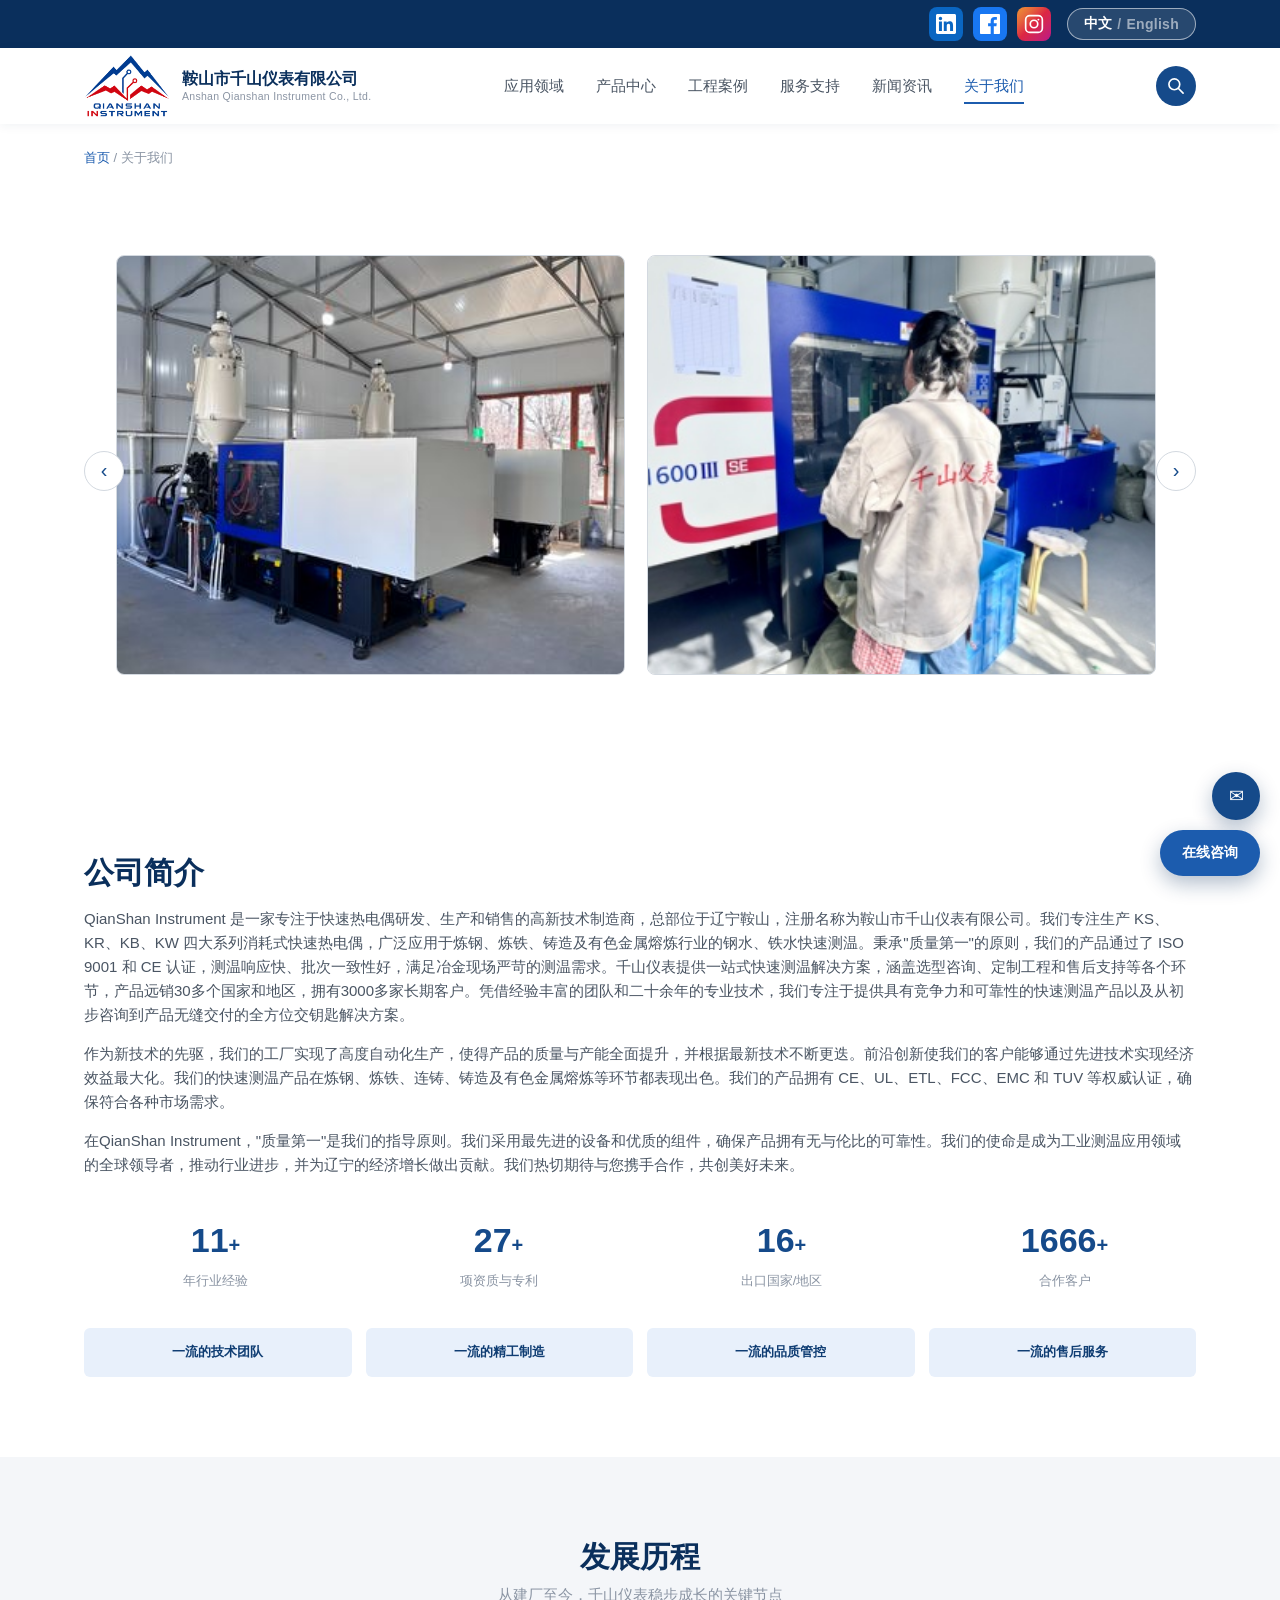
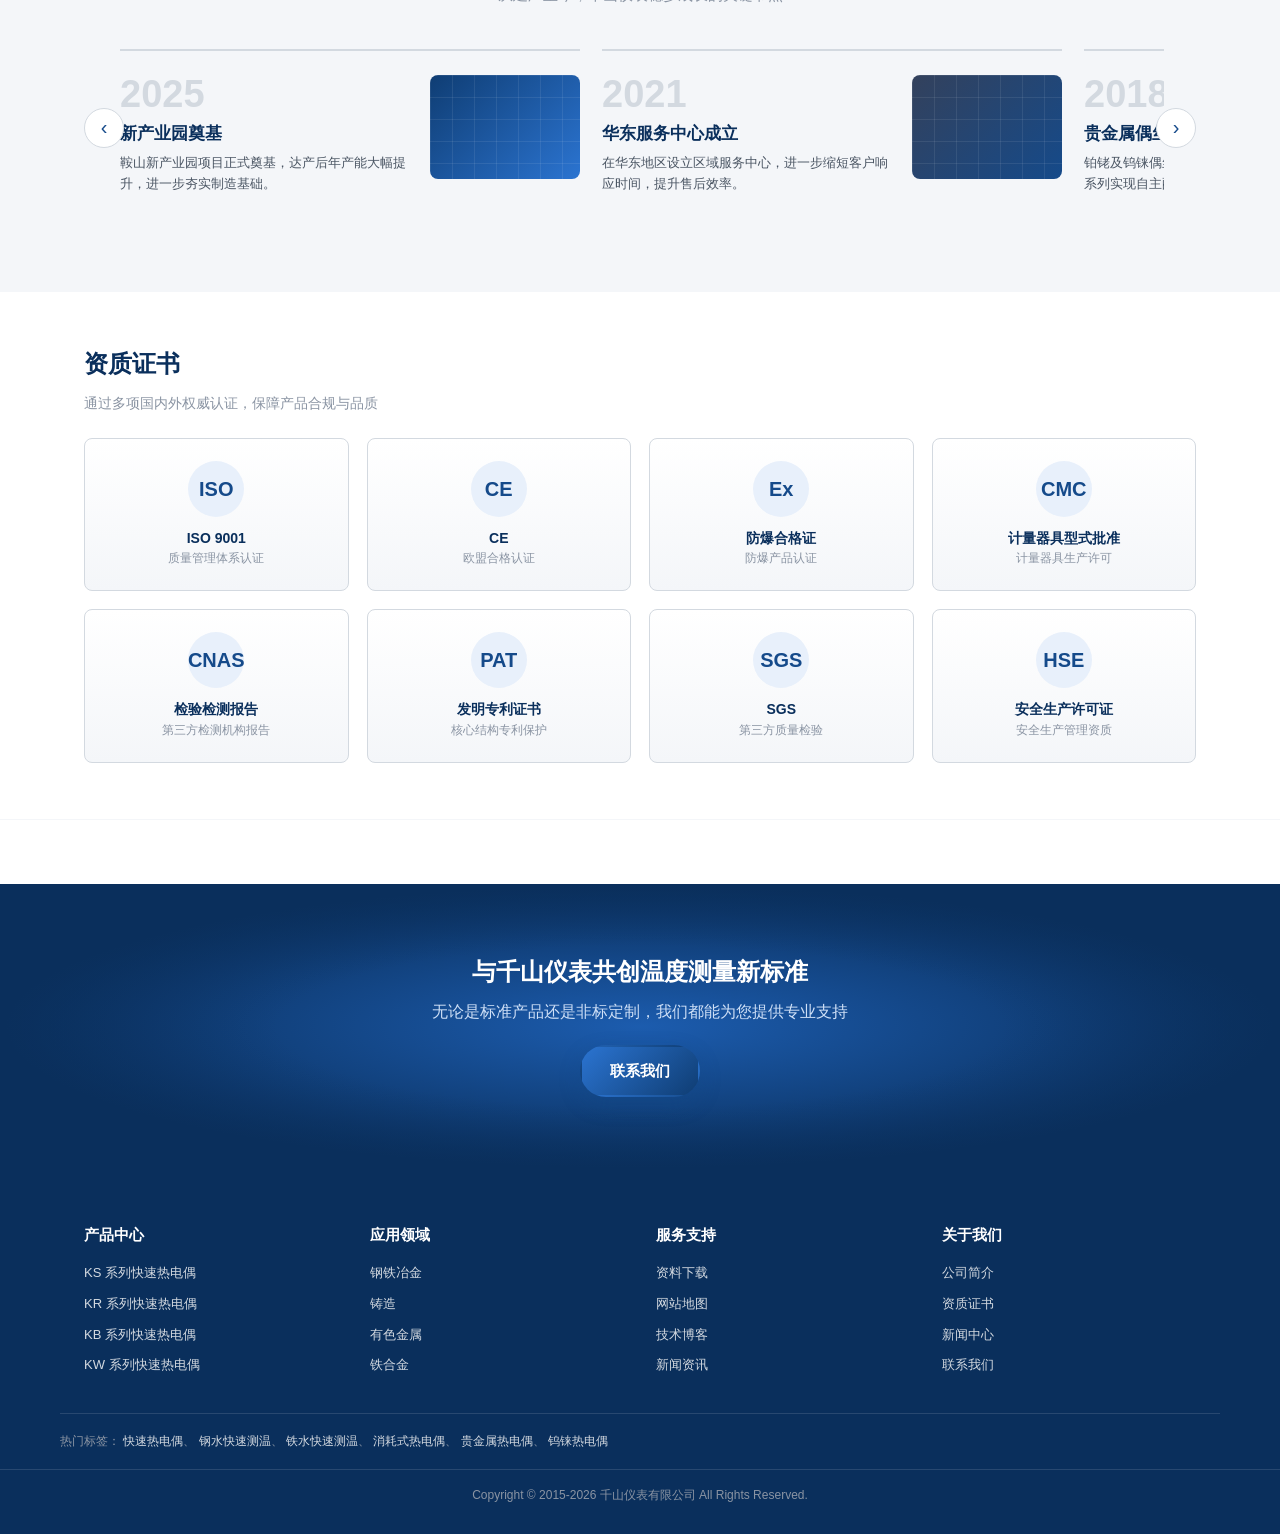
==== about.html @ fafbe15d "Products: model-numbered, expandable spec cards per series Rebuilds each series section on the Produ" ====
<!DOCTYPE html>
<html lang="zh" class="lang-zh">
<head>
<meta charset="UTF-8">
<meta name="viewport" content="width=device-width, initial-scale=1.0">
<title>关于我们 | 千山仪表 QianShan Instrument</title>
<meta name="description" content="千山仪表公司简介、资质证书与企业实力介绍。">
<link rel="stylesheet" href="css/style.css">
</head>
<body>

<div class="topbar">
  <div class="container topbar-inner">
    <div class="topbar-social">
      <a href="https://www.linkedin.com/in/spencer-shang-216276382" target="_blank" rel="noopener noreferrer" aria-label="LinkedIn" class="social-icon social-icon--linkedin">
        <svg viewBox="0 0 24 24"><path d="M20.447 20.452h-3.554v-5.569c0-1.328-.027-3.037-1.852-3.037-1.853 0-2.136 1.445-2.136 2.939v5.667H9.351V9h3.414v1.561h.046c.477-.9 1.637-1.85 3.37-1.85 3.601 0 4.267 2.37 4.267 5.455v6.286zM5.337 7.433c-1.144 0-2.063-.926-2.063-2.065 0-1.138.92-2.063 2.063-2.063 1.14 0 2.064.925 2.064 2.063 0 1.139-.925 2.065-2.064 2.065zm1.782 13.019H3.555V9h3.564v11.452zM22.225 0H1.771C.792 0 0 .774 0 1.729v20.542C0 23.227.792 24 1.771 24h20.451C23.2 24 24 23.227 24 22.271V1.729C24 .774 23.2 0 22.222 0h.003z"/></svg>
      </a>
      <a href="https://www.facebook.com/share/1HGcUnLSDd/?mibextid=wwXIfr" target="_blank" rel="noopener noreferrer" aria-label="Facebook" class="social-icon social-icon--facebook">
        <svg viewBox="0 0 24 24"><path d="M22.675 0h-21.35C.595 0 0 .592 0 1.32v21.359C0 23.408.595 24 1.325 24h11.495v-9.294H9.692v-3.622h3.128V8.413c0-3.1 1.893-4.788 4.659-4.788 1.325 0 2.463.099 2.795.143v3.24l-1.918.001c-1.504 0-1.795.715-1.795 1.763v2.313h3.587l-.467 3.622h-3.12V24h6.116C23.406 24 24 23.408 24 22.679V1.32C24 .592 23.406 0 22.675 0z"/></svg>
      </a>
      <a href="https://www.instagram.com/qianshaninstrument" target="_blank" rel="noopener noreferrer" aria-label="Instagram" class="social-icon social-icon--instagram">
        <svg viewBox="0 0 24 24"><rect x="2" y="2" width="20" height="20" rx="5" fill="none"/><circle cx="12" cy="12" r="4.5" fill="none"/><circle cx="17.3" cy="6.7" r="1.15" fill="#fff" stroke="none"/></svg>
      </a>
    </div>
    <button id="langToggle" class="lang-toggle" type="button" aria-label="Switch language / 切换语言">
      <span class="lang-toggle__zh">中文</span><span class="lang-toggle__sep">/</span><span class="lang-toggle__en">English</span>
    </button>
  </div>
</div>

<header class="header" id="header">
  <div class="container header-inner">
    <a href="index.html" class="logo">
      <img src="images/logo-icon.png" alt="QianShan Instrument logo" class="logo-mark-img">
      <span class="logo-text">
        <strong>鞍山市千山仪表有限公司</strong>
        <small>Anshan Qianshan Instrument Co., Ltd.</small>
      </span>
    </a>

    <nav class="nav" id="mainNav">

      <div class="nav-item has-mega" data-mega="solutions">
        <a href="solutions.html"><span class="zh">应用领域</span><span class="en">Applications</span></a>
        <div class="mega-panel">
          <div class="container mega-inner">
            <ul class="mega-categories">
              <li class="is-active" data-cat="uses"><span class="zh">用途分类</span><span class="en">By Application</span></li>
              <li data-cat="steel"><span class="zh">钢铁冶金</span><span class="en">Iron &amp; Steel</span></li>
              <li data-cat="foundry"><span class="zh">铸造</span><span class="en">Foundry</span></li>
              <li data-cat="nonferrous"><span class="zh">有色金属</span><span class="en">Non-Ferrous</span></li>
              <li data-cat="ferroalloy"><span class="zh">铁合金</span><span class="en">Ferroalloy</span></li>
            </ul>
            <ul class="mega-sublist is-shown" data-panel="uses">
              <li><a href="solutions.html#uses"><span class="zh">出钢 / 出铁温度判定</span><span class="en">Tapping Temperature Check</span></a></li>
              <li><a href="solutions.html#uses"><span class="zh">精炼过程控温</span><span class="en">Refining Control</span></a></li>
              <li><a href="solutions.html#uses"><span class="zh">连铸浇注控温</span><span class="en">Continuous Casting Control</span></a></li>
              <li><a href="solutions.html#uses"><span class="zh">熔炼配料控温</span><span class="en">Melting &amp; Charge Control</span></a></li>
            </ul>
            <ul class="mega-sublist" data-panel="steel">
              <li><a href="solutions.html#steel"><span class="zh">转炉炼钢</span><span class="en">BOF Steelmaking</span></a></li>
              <li><a href="solutions.html#steel"><span class="zh">电炉炼钢</span><span class="en">EAF Steelmaking</span></a></li>
              <li><a href="solutions.html#steel"><span class="zh">炉外精炼</span><span class="en">Secondary Refining</span></a></li>
              <li><a href="solutions.html#steel"><span class="zh">高炉炼铁 / 连铸</span><span class="en">Ironmaking / Casting</span></a></li>
            </ul>
            <ul class="mega-sublist" data-panel="foundry">
              <li><a href="solutions.html#foundry"><span class="zh">熔炼炉测温</span><span class="en">Melting Furnace</span></a></li>
              <li><a href="solutions.html#foundry"><span class="zh">浇包测温</span><span class="en">Pouring Ladle</span></a></li>
              <li><a href="solutions.html#foundry"><span class="zh">球化 / 孕育处理</span><span class="en">Treatment Station</span></a></li>
            </ul>
            <ul class="mega-sublist" data-panel="nonferrous">
              <li><a href="solutions.html#nonferrous"><span class="zh">铜冶炼</span><span class="en">Copper Smelting</span></a></li>
              <li><a href="solutions.html#nonferrous"><span class="zh">铝熔炼</span><span class="en">Aluminium Melting</span></a></li>
              <li><a href="solutions.html#nonferrous"><span class="zh">铅锌冶炼</span><span class="en">Lead &amp; Zinc</span></a></li>
            </ul>
            <ul class="mega-sublist" data-panel="ferroalloy">
              <li><a href="solutions.html#ferroalloy"><span class="zh">矿热炉出炉测温</span><span class="en">SAF Tapping</span></a></li>
              <li><a href="solutions.html#ferroalloy"><span class="zh">精炼 / 浇注测温</span><span class="en">Refining &amp; Casting</span></a></li>
            </ul>
            <div class="mega-preview">
              <div class="mega-preview-item is-shown" data-panel="uses">
                <div class="mega-preview-visual"><svg viewBox="0 0 120 120"><use href="#icon-fast"></use></svg></div>
                <h4><span class="zh">用途分类</span><span class="en">By Application</span></h4>
                <p><span class="zh">一次性偶头浸入熔体，3~5 秒读取温度，用于关键工艺节点的温度判定</span><span class="en">A consumable tip is dipped into the melt for a 3–5s reading at key process points</span></p>
              </div>
              <div class="mega-preview-item" data-panel="steel">
                <div class="mega-preview-visual"><svg viewBox="0 0 120 120"><use href="#icon-fast"></use></svg></div>
                <h4><span class="zh">钢铁冶金</span><span class="en">Iron &amp; Steel</span></h4>
                <p><span class="zh">高炉、转炉、电炉、精炼到连铸，全流程钢水铁水快速判温</span><span class="en">Rapid readings across ironmaking, BOF/EAF steelmaking, refining and casting</span></p>
              </div>
              <div class="mega-preview-item" data-panel="foundry">
                <div class="mega-preview-visual"><svg viewBox="0 0 120 120"><use href="#icon-fast"></use></svg></div>
                <h4><span class="zh">铸造</span><span class="en">Foundry &amp; Casting</span></h4>
                <p><span class="zh">熔炼、处理与浇注前快速判温，稳定铸件质量、减少废品</span><span class="en">Quick readings during melting, treatment and before pouring to cut scrap</span></p>
              </div>
              <div class="mega-preview-item" data-panel="nonferrous">
                <div class="mega-preview-visual"><svg viewBox="0 0 120 120"><use href="#icon-fast"></use></svg></div>
                <h4><span class="zh">有色金属</span><span class="en">Non-Ferrous Metals</span></h4>
                <p><span class="zh">铜、铝、铅、锌等熔炼与精炼过程温度控制</span><span class="en">Temperature control during copper, aluminium, lead and zinc processing</span></p>
              </div>
              <div class="mega-preview-item" data-panel="ferroalloy">
                <div class="mega-preview-visual"><svg viewBox="0 0 120 120"><use href="#icon-fast"></use></svg></div>
                <h4><span class="zh">铁合金</span><span class="en">Ferroalloy</span></h4>
                <p><span class="zh">矿热炉、精炼炉硅铁锰铁铬铁等超高温合金液测温</span><span class="en">Ultra-high-temp readings on FeSi, FeMn and FeCr melts</span></p>
              </div>
            </div>
          </div>
        </div>
      </div>

      <div class="nav-item has-mega" data-mega="products">
        <a href="products.html"><span class="zh">产品中心</span><span class="en">Products</span></a>
        <div class="mega-panel">
          <div class="container mega-inner">
            <ul class="mega-categories">
              <li class="is-active" data-cat="ks"><span class="zh">KS 系列</span><span class="en">KS Series</span></li>
              <li data-cat="kr"><span class="zh">KR 系列</span><span class="en">KR Series</span></li>
              <li data-cat="kb"><span class="zh">KB 系列</span><span class="en">KB Series</span></li>
              <li data-cat="kw"><span class="zh">KW 系列</span><span class="en">KW Series</span></li>
            </ul>

            <ul class="mega-sublist is-shown" data-panel="ks">
              <li><a href="products.html#ks"><span class="zh">KS-602</span><span class="en">KS-602</span></a></li>
              <li><a href="products.html#ks"><span class="zh">KS-604</span><span class="en">KS-604</span></a></li>
            </ul>
            <ul class="mega-sublist" data-panel="kr">
              <li><a href="products.html#kr"><span class="zh">KR-602</span><span class="en">KR-602</span></a></li>
              <li><a href="products.html#kr"><span class="zh">KR-604</span><span class="en">KR-604</span></a></li>
              <li><a href="products.html#kr"><span class="zh">HR</span><span class="en">HR</span></a></li>
              <li><a href="products.html#kr"><span class="zh">OR</span><span class="en">OR</span></a></li>
            </ul>
            <ul class="mega-sublist" data-panel="kb">
              <li><a href="products.html#kb"><span class="zh">KB-602</span><span class="en">KB-602</span></a></li>
              <li><a href="products.html#kb"><span class="zh">KB-604</span><span class="en">KB-604</span></a></li>
            </ul>
            <ul class="mega-sublist" data-panel="kw">
              <li><a href="products.html#kw"><span class="zh">KW-602</span><span class="en">KW-602</span></a></li>
              <li><a href="products.html#kw"><span class="zh">KW-604</span><span class="en">KW-604</span></a></li>
            </ul>

            <div class="mega-preview">
              <div class="mega-preview-item is-shown" data-panel="ks">
                <div class="mega-preview-visual"><svg viewBox="0 0 120 120"><use href="#icon-fast"></use></svg></div>
                <h4><span class="zh">KS 系列 快速热电偶</span><span class="en">KS Series Fast-Response TC</span></h4>
                <p><span class="zh">铂铑10-铂（S 分度号），最佳 1400~1600℃、上限 1650℃，测量时间 4~6 秒</span><span class="en">Pt-10%Rh/Pt (Type S), optimal 1400–1600°C, max 1650°C, 4–6s reading</span></p>
              </div>
              <div class="mega-preview-item" data-panel="kr">
                <div class="mega-preview-visual"><svg viewBox="0 0 120 120"><use href="#icon-fast"></use></svg></div>
                <h4><span class="zh">KR 系列 快速热电偶</span><span class="en">KR Series Fast-Response TC</span></h4>
                <p><span class="zh">铂铑13-铂（R 分度号），最佳 1400~1600℃、上限 1650℃，精度优于 S 型；含 HR、OR 特种型号</span><span class="en">Pt-13%Rh/Pt (Type R), optimal 1400–1600°C, max 1650°C, plus special HR / OR models</span></p>
              </div>
              <div class="mega-preview-item" data-panel="kb">
                <div class="mega-preview-visual"><svg viewBox="0 0 120 120"><use href="#icon-fast"></use></svg></div>
                <h4><span class="zh">KB 系列 快速热电偶</span><span class="en">KB Series Fast-Response TC</span></h4>
                <p><span class="zh">铂铑30-铂铑6（B 分度号），最佳 1500~1700℃、上限 1750℃，可不用补偿导线</span><span class="en">Pt-30%Rh/Pt-6%Rh (Type B), optimal 1500–1700°C, max 1750°C</span></p>
              </div>
              <div class="mega-preview-item" data-panel="kw">
                <div class="mega-preview-visual"><svg viewBox="0 0 120 120"><use href="#icon-fast"></use></svg></div>
                <h4><span class="zh">KW 系列 快速热电偶</span><span class="en">KW Series Fast-Response TC</span></h4>
                <p><span class="zh">钨铼3-钨铼25（W 分度号），最佳 1500~1700℃、上限 1800℃，允差 ±7℃</span><span class="en">WRe3–WRe25 (Type W), optimal 1500–1700°C, max 1800°C, tolerance ±7°C</span></p>
              </div>
            </div>
          </div>
        </div>
      </div>

      <div class="nav-item has-simple" data-simple="showcase">
        <a href="showcase.html"><span class="zh">工程案例</span><span class="en">Showcase</span></a>
        <div class="simple-panel">
          <div class="container">
            <div class="simple-links">
              <a href="showcase.html#power"><span class="zh">转炉炼钢案例</span><span class="en">BOF Steelmaking</span></a>
              <a href="showcase.html#metallurgy"><span class="zh">高炉炼铁案例</span><span class="en">Blast-Furnace Ironmaking</span></a>
              <a href="showcase.html#petrochem"><span class="zh">电炉炼钢案例</span><span class="en">EAF Steelmaking</span></a>
              <a href="showcase.html#cement"><span class="zh">连铸案例</span><span class="en">Continuous Casting</span></a>
              <a href="showcase.html#glass"><span class="zh">有色金属案例</span><span class="en">Non-Ferrous Metals</span></a>
            </div>
          </div>
        </div>
      </div>
      <div class="nav-item has-simple" data-simple="service">
        <a href="service.html"><span class="zh">服务支持</span><span class="en">Service&amp;Support</span></a>
        <div class="simple-panel">
          <div class="container">
            <div class="icon-links">
              <a href="service.html">
                <span class="icon-links-icon"><svg viewBox="0 0 40 40"><path d="M8 14 h24 v14 h-16 l-6 6 v-6 h-2 z" fill="none" stroke-linejoin="round"/></svg></span>
                <span class="zh">选型支持</span><span class="en">Selection Support</span>
              </a>
              <a href="service.html#downloads">
                <span class="icon-links-icon"><svg viewBox="0 0 40 40"><path d="M20 6 v18 M13 17 l7 7 l7-7 M8 30 h24" fill="none" stroke-linecap="round" stroke-linejoin="round"/></svg></span>
                <span class="zh">资料下载</span><span class="en">Downloads</span>
              </a>
              <a href="service.html#contact">
                <span class="icon-links-icon"><svg viewBox="0 0 40 40"><rect x="5" y="10" width="30" height="20" rx="2" fill="none"/><path d="M5 12 l15 10 l15-10" fill="none" stroke-linecap="round" stroke-linejoin="round"/></svg></span>
                <span class="zh">联系我们</span><span class="en">Contact Us</span>
              </a>
            </div>
          </div>
        </div>
      </div>
      <div class="nav-item has-simple" data-simple="news">
        <a href="news.html"><span class="zh">新闻资讯</span><span class="en">News</span></a>
        <div class="simple-panel">
          <div class="container">
            <div class="simple-links">
              <a href="news.html"><span class="zh">公司新闻</span><span class="en">Company News</span></a>
              <a href="news.html"><span class="zh">展会动态</span><span class="en">Exhibitions</span></a>
              <a href="news.html"><span class="zh">案例分享</span><span class="en">Case Sharing</span></a>
            </div>
          </div>
        </div>
      </div>
      <div class="nav-item has-simple" data-simple="about">
        <a href="about.html" class="is-current"><span class="zh">关于我们</span><span class="en">About Us</span></a>
        <div class="simple-panel">
          <div class="container">
            <div class="simple-links">
              <a href="about.html"><span class="zh">公司简介</span><span class="en">Company Profile</span></a>
              <a href="about.html#advantages"><span class="zh">企业优势</span><span class="en">Why QianShan</span></a>
              <a href="about.html#certificates"><span class="zh">资质证书</span><span class="en">Certificates</span></a>
              <a href="service.html#contact"><span class="zh">联系我们</span><span class="en">Contact Us</span></a>
            </div>
          </div>
        </div>
      </div>
    </nav>

    <button id="searchToggle" class="search-toggle" aria-label="Search" type="button">
      <svg viewBox="0 0 24 24"><circle cx="10" cy="10" r="6.5" fill="none" stroke="currentColor" stroke-width="2"/><line x1="15" y1="15" x2="20.5" y2="20.5" stroke="currentColor" stroke-width="2" stroke-linecap="round"/></svg>
    </button>

    <button id="menuToggle" class="menu-toggle" aria-label="Menu">
      <span></span><span></span><span></span>
    </button>
  </div>
</header>

<div class="search-panel" id="searchPanel">
  <div class="container">
    <div class="search-box">
      <input type="text" id="searchInput" data-zh-placeholder="搜索产品、方案、页面..." data-en-placeholder="Search products, solutions, pages..." autocomplete="off">
      <button id="searchClose" type="button" aria-label="Close">&times;</button>
    </div>
    <div class="search-results" id="searchResults"></div>
  </div>
</div>

<svg width="0" height="0" style="position:absolute" aria-hidden="true">
  <defs>
    <g id="icon-armored"><rect x="15" y="52" width="70" height="16" rx="4"/><rect x="85" y="48" width="20" height="24" rx="3"/><circle cx="105" cy="60" r="6"/></g>
    <g id="icon-assembly"><rect x="20" y="54" width="55" height="12" rx="3"/><polygon points="75,40 95,60 75,80"/><rect x="10" y="48" width="10" height="24" rx="2"/></g>
    <g id="icon-rtd"><circle cx="60" cy="60" r="34" fill="none" stroke-width="6"/><path d="M60 40 v40 M45 60 h30" stroke-width="6" fill="none"/></g>
    <g id="icon-transmitter"><rect x="30" y="30" width="60" height="40" rx="6"/><rect x="45" y="70" width="30" height="18" rx="3"/><path d="M40 45 h40 M40 55 h40" stroke-width="4" fill="none"/></g>
    <g id="icon-hightemp"><path d="M60 20 c-14 20 -14 30 0 40 c14 -10 14 -20 0 -40 Z"/><rect x="52" y="55" width="16" height="35" rx="6"/><ellipse cx="60" cy="95" rx="18" ry="8"/></g>
    <g id="icon-thermowell"><rect x="50" y="18" width="20" height="60" rx="4"/><polygon points="50,78 70,78 60,100"/><rect x="42" y="12" width="36" height="10" rx="3"/></g>
    <g id="icon-fast"><path d="M26 96 L90 32" stroke-linecap="round"/><path d="M90 32 L104 18" stroke-linecap="round"/><circle cx="26" cy="96" r="9"/><path d="M72 14 L58 40 L74 40 L60 66" stroke-linejoin="round" stroke-linecap="round"/></g>
  </defs>
</svg>

<div class="container">
  <p class="breadcrumb breadcrumb--light"><a href="index.html"><span class="zh">首页</span><span class="en">Home</span></a> / <span class="zh">关于我们</span><span class="en">About Us</span></p>
</div>

<section class="section gallery-section">
  <div class="container">
    <div class="carousel" id="aboutGalleryCarousel">
      <button class="carousel-arrow carousel-arrow--prev" data-target="aboutGalleryTrack" aria-label="Previous">&#8249;</button>
      <div class="carousel-track gallery-track" id="aboutGalleryTrack">
        <figure class="gallery-item"><img src="images/factory-1.png" alt="QianShan Instrument production workshop"></figure>
        <figure class="gallery-item"><img src="images/factory-2.png" alt="QianShan Instrument technician at work"></figure>
        <figure class="gallery-item"><img src="images/factory-3.png" alt="QianShan Instrument components in storage"></figure>
        <figure class="gallery-item"><img src="images/factory-4.png" alt="QianShan Instrument outbound shipment"></figure>
        <figure class="gallery-item"><img src="images/factory-5.png" alt="QianShan Instrument parts warehouse"></figure>
      </div>
      <button class="carousel-arrow carousel-arrow--next" data-target="aboutGalleryTrack" aria-label="Next">&#8250;</button>
    </div>
  </div>
</section>

<section class="section about">
  <div class="container about-grid">
    <div class="about-copy">
      <h2 class="section-title" style="text-align:left;"><span class="zh">公司简介</span><span class="en">Company Profile</span></h2>
      <p class="zh">QianShan Instrument 是一家专注于快速热电偶研发、生产和销售的高新技术制造商，总部位于辽宁鞍山，注册名称为鞍山市千山仪表有限公司。我们专注生产 KS、KR、KB、KW 四大系列消耗式快速热电偶，广泛应用于炼钢、炼铁、铸造及有色金属熔炼行业的钢水、铁水快速测温。秉承"质量第一"的原则，我们的产品通过了 ISO 9001 和 CE 认证，测温响应快、批次一致性好，满足冶金现场严苛的测温需求。千山仪表提供一站式快速测温解决方案，涵盖选型咨询、定制工程和售后支持等各个环节，产品远销30多个国家和地区，拥有3000多家长期客户。凭借经验丰富的团队和二十余年的专业技术，我们专注于提供具有竞争力和可靠性的快速测温产品以及从初步咨询到产品无缝交付的全方位交钥匙解决方案。</p>
      <p class="en">QianShan Instrument is a high-tech manufacturer dedicated to the R&amp;D, production, and sales of fast-response thermocouples, headquartered in Anshan, Liaoning, and registered under the name Anshan QianShan Instrument Co., Ltd. We focus on producing the KS, KR, KB and KW series of consumable fast-response thermocouples, widely used for molten steel and iron measurement across steelmaking, ironmaking, foundry, and non-ferrous smelting. Guided by a "Quality First" principle, our products are certified to ISO 9001 and CE standards, delivering fast readings and consistent batch quality for demanding metallurgical sites. QianShan Instrument provides a one-stop fast-measurement solution covering selection consulting, custom engineering, and after-sales support, exporting to 30+ countries and regions and serving 3,000+ long-term clients. With an experienced team and over two decades of expertise, we focus on delivering competitive, reliable fast-measurement products and a full turnkey solution — from initial consultation to seamless product delivery.</p>

      <p class="zh">作为新技术的先驱，我们的工厂实现了高度自动化生产，使得产品的质量与产能全面提升，并根据最新技术不断更迭。前沿创新使我们的客户能够通过先进技术实现经济效益最大化。我们的快速测温产品在炼钢、炼铁、连铸、铸造及有色金属熔炼等环节都表现出色。我们的产品拥有 CE、UL、ETL、FCC、EMC 和 TUV 等权威认证，确保符合各种市场需求。</p>
      <p class="en">As a pioneer in new technology, our factory has achieved highly automated production, comprehensively improving product quality and capacity while continuously upgrading in line with the latest technology. These cutting-edge innovations enable our clients to maximize economic value through advanced technology. Our fast-measurement products excel across steelmaking, ironmaking, continuous casting, foundry, and non-ferrous smelting. Our products hold prestigious certifications such as CE, UL, ETL, FCC, EMC, and TUV, ensuring compliance with diverse market requirements.</p>

      <p class="zh">在QianShan Instrument，"质量第一"是我们的指导原则。我们采用最先进的设备和优质的组件，确保产品拥有无与伦比的可靠性。我们的使命是成为工业测温应用领域的全球领导者，推动行业进步，并为辽宁的经济增长做出贡献。我们热切期待与您携手合作，共创美好未来。</p>
      <p class="en">At QianShan Instrument, "Quality First" is our guiding principle. We use state-of-the-art equipment and premium components to guarantee unrivaled product reliability. Our mission is to become a global leader in industrial temperature sensing applications, driving industry advancement and contributing to the economic growth of Liaoning. We look forward to partnering with you in building a bright future together.</p>

      <div class="stats-row">
        <div class="stat"><strong class="counter" data-count="20">0</strong><span>+</span><p class="zh">年行业经验</p><p class="en">Years in Industry</p></div>
        <div class="stat"><strong class="counter" data-count="50">0</strong><span>+</span><p class="zh">项资质与专利</p><p class="en">Certifications & Patents</p></div>
        <div class="stat"><strong class="counter" data-count="30">0</strong><span>+</span><p class="zh">出口国家/地区</p><p class="en">Export Regions</p></div>
        <div class="stat"><strong class="counter" data-count="3000">0</strong><span>+</span><p class="zh">合作客户</p><p class="en">Clients Served</p></div>
      </div>

      <div class="pillar-row" id="advantages">
        <div class="pillar"><span class="zh">一流的技术团队</span><span class="en">First-Class Engineering Team</span></div>
        <div class="pillar"><span class="zh">一流的精工制造</span><span class="en">First-Class Manufacturing</span></div>
        <div class="pillar"><span class="zh">一流的品质管控</span><span class="en">First-Class Quality Control</span></div>
        <div class="pillar"><span class="zh">一流的售后服务</span><span class="en">First-Class Service</span></div>
      </div>
    </div>
  </div>
</section>

<section class="section milestones" id="history">
  <div class="container">
    <h2 class="section-title"><span class="zh">发展历程</span><span class="en">Our Milestones</span></h2>
    <p class="section-sub zh">从建厂至今，千山仪表稳步成长的关键节点</p>
    <p class="section-sub en">Key milestones in QianShan Instrument's steady growth since founding</p>

    <div class="carousel" id="milestoneCarousel">
      <button class="carousel-arrow carousel-arrow--prev" data-target="milestoneTrack" aria-label="Previous">&#8249;</button>
      <div class="carousel-track" id="milestoneTrack">

        <article class="milestone-card">
          <div class="milestone-text">
            <div class="milestone-year">2025</div>
            <h3 class="milestone-title"><span class="zh">新产业园奠基</span><span class="en">New Industrial Park Groundbreaking</span></h3>
            <p class="milestone-desc zh">鞍山新产业园项目正式奠基，达产后年产能大幅提升，进一步夯实制造基础。</p>
            <p class="milestone-desc en">Groundbreaking for the new Anshan industrial park, set to significantly expand annual production capacity.</p>
          </div>
          <div class="milestone-media project-media--1"></div>
        </article>

        <article class="milestone-card">
          <div class="milestone-text">
            <div class="milestone-year">2021</div>
            <h3 class="milestone-title"><span class="zh">华东服务中心成立</span><span class="en">East China Service Center Opens</span></h3>
            <p class="milestone-desc zh">在华东地区设立区域服务中心，进一步缩短客户响应时间，提升售后效率。</p>
            <p class="milestone-desc en">A new regional service center in East China shortens response times and improves after-sales efficiency.</p>
          </div>
          <div class="milestone-media project-media--2"></div>
        </article>

        <article class="milestone-card">
          <div class="milestone-text">
            <div class="milestone-year">2018</div>
            <h3 class="milestone-title"><span class="zh">贵金属偶丝产线投产</span><span class="en">Precious-Metal Wire Line Commissioned</span></h3>
            <p class="milestone-desc zh">铂铑及钨铼偶丝加工产线投产，KS / KR / KB / KW 系列实现自主配丝与批量供货。</p>
            <p class="milestone-desc en">A Pt-Rh and W-Re wire line went into production, enabling in-house wire matching and volume supply of the KS / KR / KB / KW series.</p>
          </div>
          <div class="milestone-media project-media--3"></div>
        </article>

        <article class="milestone-card">
          <div class="milestone-text">
            <div class="milestone-year">2014</div>
            <h3 class="milestone-title"><span class="zh">产线扩建，产能翻倍</span><span class="en">Production Line Expansion</span></h3>
            <p class="milestone-desc zh">快速热电偶产线完成扩建，生产效率与年产能实现翻倍增长。</p>
            <p class="milestone-desc en">The fast-response thermocouple line was expanded, doubling production efficiency and annual capacity.</p>
          </div>
          <div class="milestone-media project-media--4"></div>
        </article>

        <article class="milestone-card">
          <div class="milestone-text">
            <div class="milestone-year">2010</div>
            <h3 class="milestone-title"><span class="zh">通过 ISO 9001 认证</span><span class="en">ISO 9001 Certified</span></h3>
            <p class="milestone-desc zh">建立标准化质量管理体系，为规模化生产打下坚实基础。</p>
            <p class="milestone-desc en">A standardized quality management system was established, laying the groundwork for scaled production.</p>
          </div>
          <div class="milestone-media project-media--5"></div>
        </article>

        <article class="milestone-card">
          <div class="milestone-text">
            <div class="milestone-year">2006</div>
            <h3 class="milestone-title"><span class="zh">公司成立</span><span class="en">Company Founded</span></h3>
            <p class="milestone-desc zh">鞍山市千山仪表有限公司正式注册成立，专注工业温度传感器研发生产。</p>
            <p class="milestone-desc en">Anshan QianShan Instrument Co., Ltd. was founded, focused on industrial temperature sensors.</p>
          </div>
          <div class="milestone-media project-media--1"></div>
        </article>

      </div>
      <button class="carousel-arrow carousel-arrow--next" data-target="milestoneTrack" aria-label="Next">&#8250;</button>
    </div>
  </div>
</section>

<section class="detail-section" id="certificates">
  <div class="container">
    <div class="detail-head">
      <h2><span class="zh">资质证书</span><span class="en">Certificates</span></h2>
      <p class="zh">通过多项国内外权威认证，保障产品合规与品质</p>
      <p class="en">Certified to multiple domestic and international standards for compliance and quality</p>
    </div>
    <div class="cert-grid">
      <div class="cert-card"><div class="cert-icon">ISO</div><h4>ISO 9001</h4><p class="zh">质量管理体系认证</p><p class="en">Quality Management System</p></div>
      <div class="cert-card"><div class="cert-icon">CE</div><h4>CE</h4><p class="zh">欧盟合格认证</p><p class="en">EU Conformity Certificate</p></div>
      <div class="cert-card"><div class="cert-icon">Ex</div><h4><span class="zh">防爆合格证</span><span class="en">Ex-Proof Certificate</span></h4><p class="zh">防爆产品认证</p><p class="en">Explosion-proof product certification</p></div>
      <div class="cert-card"><div class="cert-icon">CMC</div><h4><span class="zh">计量器具型式批准</span><span class="en">Metrology Type Approval</span></h4><p class="zh">计量器具生产许可</p><p class="en">Measuring instrument manufacturing license</p></div>
      <div class="cert-card"><div class="cert-icon">CNAS</div><h4><span class="zh">检验检测报告</span><span class="en">Test Report</span></h4><p class="zh">第三方检测机构报告</p><p class="en">Third-party lab test report</p></div>
      <div class="cert-card"><div class="cert-icon">PAT</div><h4><span class="zh">发明专利证书</span><span class="en">Invention Patent</span></h4><p class="zh">核心结构专利保护</p><p class="en">Patent protection on core structures</p></div>
      <div class="cert-card"><div class="cert-icon">SGS</div><h4>SGS</h4><p class="zh">第三方质量检验</p><p class="en">Third-party quality inspection</p></div>
      <div class="cert-card"><div class="cert-icon">HSE</div><h4><span class="zh">安全生产许可证</span><span class="en">Work Safety License</span></h4><p class="zh">安全生产管理资质</p><p class="en">Work-safety management qualification</p></div>
    </div>
  </div>
</section>

<section class="global-band">
  <div class="container global-inner">
    <h3><span class="zh">与千山仪表共创温度测量新标准</span><span class="en">Build the next standard in temperature sensing with us</span></h3>
    <p class="zh">无论是标准产品还是非标定制，我们都能为您提供专业支持</p>
    <p class="en">Standard products or custom specs — our team is ready to support your project</p>
    <a href="service.html#contact" class="btn btn-primary" style="margin-top:20px;"><span class="zh">联系我们</span><span class="en">Contact Us</span></a>
  </div>
</section>

<footer class="footer">
  <div class="container footer-grid">
    <div class="footer-col">
      <h4><span class="zh">产品中心</span><span class="en">Products</span></h4>
      <a href="products.html#ks"><span class="zh">KS 系列快速热电偶</span><span class="en">KS Series</span></a>
      <a href="products.html#kr"><span class="zh">KR 系列快速热电偶</span><span class="en">KR Series</span></a>
      <a href="products.html#kb"><span class="zh">KB 系列快速热电偶</span><span class="en">KB Series</span></a>
      <a href="products.html#kw"><span class="zh">KW 系列快速热电偶</span><span class="en">KW Series</span></a>
    </div>
    <div class="footer-col">
      <h4><span class="zh">应用领域</span><span class="en">Applications</span></h4>
      <a href="solutions.html#steel"><span class="zh">钢铁冶金</span><span class="en">Iron &amp; Steel</span></a>
      <a href="solutions.html#foundry"><span class="zh">铸造</span><span class="en">Foundry</span></a>
      <a href="solutions.html#nonferrous"><span class="zh">有色金属</span><span class="en">Non-Ferrous</span></a>
      <a href="solutions.html#ferroalloy"><span class="zh">铁合金</span><span class="en">Ferroalloy</span></a>
    </div>
    <div class="footer-col">
      <h4><span class="zh">服务支持</span><span class="en">Service&amp;Support</span></h4>
      <a href="service.html#downloads"><span class="zh">资料下载</span><span class="en">Downloads</span></a>
      <a href="service.html#sitemap"><span class="zh">网站地图</span><span class="en">Sitemap</span></a>
      <a href="service.html#blog"><span class="zh">技术博客</span><span class="en">Blog</span></a>
      <a href="news.html"><span class="zh">新闻资讯</span><span class="en">News</span></a>
    </div>
    <div class="footer-col">
      <h4><span class="zh">关于我们</span><span class="en">About Us</span></h4>
      <a href="about.html"><span class="zh">公司简介</span><span class="en">Profile</span></a>
      <a href="about.html#certificates"><span class="zh">资质证书</span><span class="en">Certificates</span></a>
      <a href="news.html"><span class="zh">新闻中心</span><span class="en">News Center</span></a>
      <a href="service.html#contact"><span class="zh">联系我们</span><span class="en">Contact</span></a>
    </div>
  </div>

  <div class="container footer-tags">
    <span class="zh">热门标签：</span><span class="en">Hot Tags:</span>
    <a href="products.html#ks"><span class="zh">快速热电偶</span><span class="en">Fast-Response TC</span></a>
    <a href="products.html#kb"><span class="zh">钢水快速测温</span><span class="en">Molten Steel Sensing</span></a>
    <a href="products.html#kw"><span class="zh">铁水快速测温</span><span class="en">Molten Iron Sensing</span></a>
    <a href="products.html#ks"><span class="zh">消耗式热电偶</span><span class="en">Consumable-Tip TC</span></a>
    <a href="products.html#kr"><span class="zh">贵金属热电偶</span><span class="en">Precious-Metal TC</span></a>
    <a href="products.html#kw"><span class="zh">钨铼热电偶</span><span class="en">Tungsten-Rhenium TC</span></a>
  </div>

  <div class="footer-bottom">
    <p>Copyright &copy; 2015-2026 <span class="zh">千山仪表有限公司</span><span class="en">QianShan Instrument Co., Ltd.</span> All Rights Reserved.</p>
  </div>
</footer>

<div class="quote-widget" id="quoteWidget">
  <div class="quote-header">
    <span>&#9998; <span class="zh">索取免费报价</span><span class="en">Get a Free Quote</span></span>
    <button class="quote-close" id="quoteClose" aria-label="Close" type="button">&times;</button>
  </div>
  <div class="quote-body">
    <p class="zh">如果您在使用网站或产品过程中遇到任何问题，请留言或提出建议，我们将尽快回复！感谢您的关注！</p>
    <p class="en">If you run into any issue with our website or products, please leave a message or suggestion — we'll reply as soon as possible. Thank you for your interest!</p>
    <form id="quoteForm">
      <input type="email" name="email" required data-zh-placeholder="电子邮件" data-en-placeholder="Email">
      <input type="tel" name="phone" data-zh-placeholder="电话" data-en-placeholder="Phone">
      <textarea name="message" rows="4" data-zh-placeholder="信息" data-en-placeholder="Message"></textarea>
      <button type="submit" class="btn btn-primary quote-submit">&#10148; <span class="zh">发送消息</span><span class="en">Send Message</span></button>
      <p class="form-note" id="quoteNote"></p>
    </form>
  </div>
</div>

<div class="floating-buttons">
  <button id="quoteToggle" class="fab fab-mail" aria-label="Get a quote" type="button">&#9993;</button>
  <button type="button" id="chatToggle" class="fab fab-chat"><span class="zh">在线咨询</span><span class="en">Chat Now</span></button>
  <button id="backToTop" class="fab fab-top" aria-label="Back to top">&#8593;</button>
</div>

<script src="js/main.js"></script>
</body>
</html>
---- css/style.css ----
/* ===== Design tokens ===== */
:root{
  --blue-900:#0a2f5c;
  --blue-800:#0f3d73;
  --blue-700:#154a8a;
  --blue-600:#1c5cae;
  --blue-500:#2b74d1;
  --blue-100:#e8f0fb;
  --grey-900:#1c232c;
  --grey-700:#4a5563;
  --grey-500:#8a94a3;
  --grey-300:#d3d9e0;
  --grey-100:#f4f6f9;
  --white:#ffffff;
  --radius:8px;
  --shadow:0 10px 30px rgba(10,47,92,.10);
  --container:1160px;
}

*{box-sizing:border-box;}
html,body{margin:0;padding:0;}
body{
  font-family:"PingFang SC","Microsoft YaHei","Segoe UI",Helvetica,Arial,sans-serif;
  color:var(--grey-900);
  background:var(--white);
  line-height:1.6;
}
img{max-width:100%;display:block;}
a{color:inherit;text-decoration:none;}
ul{margin:0;padding:0;list-style:none;}
h1,h2,h3,h4{margin:0 0 .5em;line-height:1.3;}
p{margin:0 0 1em;}
.container{max-width:var(--container);margin:0 auto;padding:0 24px;}

/* ===== Language toggle visibility ===== */
html.lang-zh .en{display:none;}
html.lang-en .zh{display:none;}

/* ===== Topbar ===== */
.topbar{background:var(--blue-900);color:var(--grey-300);font-size:14px;}
.topbar-inner{display:flex;align-items:center;justify-content:flex-end;height:48px;gap:16px;}
.topbar-social{display:flex;align-items:center;gap:10px;}
.social-icon{
  width:34px;height:34px;border-radius:8px;
  display:flex;align-items:center;justify-content:center;
  transition:transform .15s ease,opacity .15s ease;
}
.social-icon:hover{transform:translateY(-1px);opacity:.9;}
.social-icon svg{width:20px;height:20px;}
.social-icon--linkedin{background:#0a66c2;}
.social-icon--linkedin svg{fill:#fff;}
.social-icon--twitter{background:#1da1f2;}
.social-icon--twitter svg{fill:#fff;}
.social-icon--facebook{background:#1877f2;}
.social-icon--facebook svg{fill:#fff;}
.social-icon--instagram{background:linear-gradient(135deg,#f09433,#e6683c,#dc2743,#cc2366,#bc1888);}
.social-icon--instagram svg{fill:none;stroke:#fff;stroke-width:2;}
.lang-toggle{
  display:flex;align-items:center;gap:5px;
  background:rgba(255,255,255,.12);border:1px solid rgba(255,255,255,.55);color:#fff;
  border-radius:16px;padding:6px 16px;font-size:14px;font-weight:600;
  letter-spacing:.02em;cursor:pointer;
}
.lang-toggle:hover{background:rgba(255,255,255,.22);border-color:#fff;}
.lang-toggle__zh,.lang-toggle__en{opacity:.55;transition:opacity .15s ease;}
.lang-toggle__sep{opacity:.5;}
html.lang-zh .lang-toggle__zh{opacity:1;}
html.lang-en .lang-toggle__en{opacity:1;}

/* ===== Header ===== */
.header{
  position:sticky;top:0;z-index:100;background:#fff;
  box-shadow:0 2px 10px rgba(10,47,92,.06);
}
.header-inner{display:flex;align-items:stretch;justify-content:space-between;height:76px;}
.logo{display:flex;align-items:center;gap:12px;}
.logo-mark-img{height:64px;width:auto;flex:0 0 auto;}
.logo-text{display:flex;flex-direction:column;line-height:1.3;justify-content:center;}
.logo-text strong{font-size:16px;color:var(--blue-900);}
.logo-text small{font-size:10.5px;color:var(--grey-500);letter-spacing:.3px;}

.nav{display:flex;align-items:stretch;gap:32px;}
.nav > a{display:flex;align-items:center;}
.nav > a,.nav-item > a{font-size:15px;color:var(--grey-700);font-weight:500;position:relative;padding:6px 0;}
.nav > a:hover,.nav-item > a:hover{color:var(--blue-600);}
.nav > a::after,.nav-item > a::after{
  content:"";position:absolute;left:0;bottom:0;width:0;height:2px;background:var(--blue-600);
  transition:width .2s ease;
}
.nav > a:hover::after,.nav-item > a:hover::after{width:100%;}
/* nav-item stretches to the header's full height so the hover area is
   contiguous with the mega-panel below it — no gap for the mouse to fall through */
.nav-item{position:relative;display:flex;align-items:center;}

/* ===== Mega dropdown menu ===== */
.mega-panel{
  position:fixed;top:112px;left:0;width:100vw;
  background:#fff;border-top:1px solid var(--grey-300);
  box-shadow:0 20px 40px rgba(10,47,92,.15);
  opacity:0;visibility:hidden;transform:translateY(-8px);
  transition:opacity .18s ease,transform .18s ease,visibility .18s;
  pointer-events:none;z-index:150;
}
.nav-item.has-mega.is-open .mega-panel{
  opacity:1;visibility:visible;transform:translateY(0);pointer-events:auto;
}
.mega-inner{display:grid;grid-template-columns:230px 250px 1fr;min-height:280px;}
.mega-categories{border-right:1px solid var(--grey-100);padding:16px 0;}
.mega-categories li{
  padding:11px 26px;font-size:14px;color:var(--grey-700);cursor:pointer;
  border-left:3px solid transparent;white-space:nowrap;
}
.mega-categories li:hover{color:var(--blue-600);}
.mega-categories li.is-active{color:var(--blue-700);background:var(--blue-100);border-left-color:var(--blue-600);font-weight:600;}

.mega-sublist{display:none;padding:20px 26px;border-right:1px solid var(--grey-100);}
.mega-sublist.is-shown{display:block;}
.mega-sublist li{margin-bottom:2px;}
.mega-sublist li a{display:block;padding:8px 0;font-size:13px;color:var(--grey-700);}
.mega-sublist li a:hover{color:var(--blue-600);}

.mega-preview{padding:24px;}
.mega-preview-item{display:none;}
.mega-preview-item.is-shown{display:block;}
.mega-preview-visual{
  width:100%;height:130px;border-radius:8px;margin-bottom:14px;
  background:linear-gradient(135deg,var(--blue-600),var(--blue-900));
  display:flex;align-items:center;justify-content:center;
}
.mega-preview-visual svg{width:52px;height:52px;fill:none;stroke:#fff;stroke-width:3;}
.mega-preview-item h4{font-size:15px;color:var(--blue-900);margin-bottom:6px;}
.mega-preview-item p{font-size:13px;color:var(--grey-500);margin:0;}

/* ===== Simple dropdown (Showcase / News / About Us) ===== */
.simple-panel{
  position:fixed;top:112px;left:0;width:100vw;
  background:#fff;border-top:1px solid var(--grey-300);
  box-shadow:0 20px 40px rgba(10,47,92,.15);
  opacity:0;visibility:hidden;transform:translateY(-8px);
  transition:opacity .18s ease,transform .18s ease,visibility .18s;
  pointer-events:none;z-index:150;padding:20px 0;
}
.nav-item.has-simple.is-open .simple-panel{
  opacity:1;visibility:visible;transform:translateY(0);pointer-events:auto;
}
.simple-links{display:flex;justify-content:center;gap:48px;flex-wrap:wrap;}
.simple-links a{font-size:14px;color:var(--grey-700);font-weight:500;}
.simple-links a:hover{color:var(--blue-600);}

.icon-links{display:flex;justify-content:center;gap:56px;flex-wrap:wrap;}
.icon-links a{display:flex;flex-direction:column;align-items:center;gap:8px;font-size:13px;color:var(--grey-700);font-weight:500;}
.icon-links a:hover{color:var(--blue-600);}
.icon-links a:hover .icon-links-icon{background:var(--blue-600);}
.icon-links a:hover .icon-links-icon svg{stroke:#fff;fill:none;}
.icon-links a:hover .icon-links-icon svg rect{stroke:#fff;fill:none;}
.icon-links-icon{
  width:44px;height:44px;border-radius:50%;background:var(--blue-100);
  display:flex;align-items:center;justify-content:center;transition:background .15s ease;
}
.icon-links-icon svg{width:22px;height:22px;stroke:var(--blue-700);fill:none;stroke-width:2.5;}
.icon-links-icon svg rect{stroke:var(--blue-700);fill:none;stroke-width:2.5;}

/* ===== Search ===== */
.search-toggle{
  align-self:center;flex:0 0 auto;width:40px;height:40px;border-radius:50%;
  background:var(--blue-700);color:#fff;border:none;cursor:pointer;
  display:flex;align-items:center;justify-content:center;transition:background .15s ease;
}
.search-toggle:hover{background:var(--blue-900);}
.search-toggle svg{width:20px;height:20px;}

.search-panel{
  position:fixed;top:112px;left:0;width:100vw;
  background:#fff;border-top:1px solid var(--grey-300);
  box-shadow:0 20px 40px rgba(10,47,92,.15);
  opacity:0;visibility:hidden;transform:translateY(-8px);
  transition:opacity .18s ease,transform .18s ease,visibility .18s;
  pointer-events:none;z-index:160;padding:28px 0;
}
.search-panel.is-open{opacity:1;visibility:visible;transform:translateY(0);pointer-events:auto;}
.search-box{display:flex;gap:10px;align-items:center;max-width:640px;margin:0 auto 16px;}
.search-box input{
  flex:1;padding:12px 18px;border:1px solid var(--grey-300);border-radius:999px;
  font-size:15px;font-family:inherit;background:var(--grey-100);
}
.search-box input:focus{outline:2px solid var(--blue-500);background:#fff;}
.search-close{background:none;border:none;font-size:24px;line-height:1;color:var(--grey-500);cursor:pointer;}
.search-results{max-width:640px;margin:0 auto;display:flex;flex-direction:column;gap:2px;max-height:360px;overflow-y:auto;}
.search-result-item{display:block;padding:12px 16px;border-radius:8px;}
.search-result-item:hover{background:var(--blue-100);}
.search-result-item h5{margin:0 0 3px;font-size:14px;color:var(--blue-900);}
.search-result-item p{margin:0;font-size:12px;color:var(--grey-500);}
.search-empty{text-align:center;color:var(--grey-500);font-size:13px;padding:16px 0;margin:0;}

.menu-toggle{display:none;flex-direction:column;justify-content:center;gap:5px;width:32px;height:32px;background:none;border:none;cursor:pointer;}
.menu-toggle span{display:block;height:2px;background:var(--blue-900);border-radius:2px;}

/* ===== Buttons ===== */
.btn{
  display:inline-flex;align-items:center;justify-content:center;
  padding:12px 28px;border-radius:999px;font-size:15px;font-weight:600;
  cursor:pointer;border:2px solid transparent;transition:transform .15s ease, box-shadow .15s ease;
}
.btn-primary{background:linear-gradient(135deg,var(--blue-500),var(--blue-800));color:#fff;box-shadow:0 8px 20px rgba(21,74,138,.35);}
.btn-primary:hover{transform:translateY(-2px);}
.btn-outline{border-color:var(--blue-600);color:var(--blue-700);background:transparent;}
.btn-outline:hover{background:var(--blue-100);}

/* ===== Hero ===== */
.hero{position:relative;height:640px;overflow:hidden;background:var(--blue-900);}
.hero-slide{
  position:absolute;inset:0;opacity:0;visibility:hidden;transition:opacity .6s ease;
}
.hero-slide.is-active{opacity:1;visibility:visible;}
.hero-bg{position:absolute;inset:0;}
.hero-bg--1{background:radial-gradient(circle at 75% 30%,rgba(43,116,209,.55),transparent 55%),linear-gradient(120deg,var(--blue-900),var(--blue-800) 60%,var(--blue-700));}
.hero-bg--2{background:radial-gradient(circle at 25% 70%,rgba(43,116,209,.5),transparent 55%),linear-gradient(120deg,var(--grey-900),var(--blue-900) 60%,var(--blue-700));}
.hero-bg--3{background:radial-gradient(circle at 60% 20%,rgba(43,116,209,.5),transparent 55%),linear-gradient(135deg,var(--blue-800),var(--blue-900) 70%,#0a1c33);}
.hero-bg::after{
  content:"";position:absolute;inset:0;
  background-image:
    linear-gradient(rgba(255,255,255,.06) 1px,transparent 1px),
    linear-gradient(90deg,rgba(255,255,255,.06) 1px,transparent 1px);
  background-size:48px 48px;
}
.hero-content{position:relative;z-index:2;height:100%;display:flex;flex-direction:column;justify-content:center;max-width:640px;color:#fff;}
.hero-badge{
  display:inline-block;font-size:13px;letter-spacing:.5px;color:#cfe0f7;
  border:1px solid rgba(255,255,255,.35);border-radius:999px;padding:6px 16px;margin-bottom:20px;width:fit-content;
}
.hero-content h1{font-size:38px;font-weight:800;margin-bottom:18px;}
.hero-sub{font-size:17px;color:#dbe7f8;margin-bottom:28px;}

.hero-dots{position:absolute;bottom:28px;left:0;right:0;display:flex;justify-content:center;gap:10px;z-index:3;}
.hero-dots .dot{width:10px;height:10px;border-radius:50%;background:rgba(255,255,255,.35);cursor:pointer;border:none;padding:0;}
.hero-dots .dot.is-active{background:#fff;}
.hero-arrow{
  position:absolute;top:50%;transform:translateY(-50%);z-index:3;
  width:44px;height:44px;border-radius:50%;border:1px solid rgba(255,255,255,.4);
  background:rgba(255,255,255,.08);color:#fff;font-size:22px;cursor:pointer;
}
.hero-arrow--prev{left:24px;}
.hero-arrow--next{right:24px;}
.hero-arrow:hover{background:rgba(255,255,255,.2);}

/* ===== Secondary page hero ===== */
.page-hero{
  position:relative;overflow:hidden;color:#fff;padding:56px 0 44px;
  background:linear-gradient(120deg,var(--blue-900),var(--blue-800) 60%,var(--blue-700));
}
.page-hero::after{
  content:"";position:absolute;inset:0;
  background-image:linear-gradient(rgba(255,255,255,.06) 1px,transparent 1px),linear-gradient(90deg,rgba(255,255,255,.06) 1px,transparent 1px);
  background-size:48px 48px;
}
.page-hero .container{position:relative;z-index:1;}
.breadcrumb{font-size:13px;color:#a9c2e6;margin-bottom:14px;}
.breadcrumb a{color:#a9c2e6;}
.breadcrumb a:hover{color:#fff;}
.breadcrumb--light{color:var(--grey-500);padding-top:24px;margin-bottom:0;}
.breadcrumb--light a{color:var(--blue-600);}
.breadcrumb--light a:hover{color:var(--blue-900);}

/* ===== About page photo gallery (replaces the page-hero banner) ===== */
.gallery-section{padding-top:20px;padding-bottom:8px;}
.gallery-track{scroll-snap-type:x mandatory;}
.gallery-item{
  flex:0 0 calc(50% - 11px);scroll-snap-align:start;margin:0;
  height:420px;border-radius:var(--radius);overflow:hidden;border:1px solid var(--grey-300);
}
.gallery-item img{width:100%;height:100%;object-fit:cover;display:block;}
@media (max-width:768px){
  .gallery-item{flex:0 0 88%;height:280px;}
}
.page-hero h1{font-size:32px;font-weight:800;margin-bottom:8px;}
.page-hero p{color:#dbe7f8;margin:0;max-width:640px;font-size:15px;}

/* ===== Nav current-page indicator ===== */
.nav > a.is-current,.nav-item > a.is-current{color:var(--blue-600);}
.nav > a.is-current::after,.nav-item > a.is-current::after{width:100%;}

/* ===== Detail grid (solutions / news / showcase full listings) ===== */
.detail-section{padding:56px 0;border-bottom:1px solid var(--grey-100);}
.detail-section:nth-child(even){background:var(--grey-100);}
.detail-head{margin-bottom:24px;}
.detail-head h2{font-size:24px;color:var(--blue-900);}
.detail-head p{color:var(--grey-500);font-size:14px;margin:0;}
.detail-grid{display:grid;grid-template-columns:repeat(4,1fr);gap:16px;}
.detail-card{
  background:#fff;border:1px solid var(--grey-300);border-radius:var(--radius);
  padding:18px;font-size:13.5px;color:var(--grey-700);
}
.detail-section:nth-child(even) .detail-card{background:#fff;}

/* ===== Catalog (products page) ===== */
.catalog-jump{display:flex;flex-wrap:wrap;gap:10px;margin:-8px 0 8px;}
.catalog-jump a{
  padding:8px 18px;border-radius:999px;border:1px solid var(--grey-300);
  font-size:13px;color:var(--grey-700);
}
.catalog-jump a:hover{border-color:var(--blue-600);color:var(--blue-600);}

/* ===== Model list (expandable spec cards) ===== */
.model-list{display:grid;grid-template-columns:repeat(2,1fr);gap:16px;margin-top:20px;}
.model-item{
  background:#fff;border:1px solid var(--grey-300);border-radius:var(--radius);
  overflow:hidden;
}
.detail-section:nth-child(even) .model-item{background:#fff;}
.model-item > summary{
  list-style:none;cursor:pointer;display:flex;align-items:center;gap:12px;
  padding:16px 18px;font-size:15px;color:var(--blue-900);font-weight:600;
}
.model-item > summary::-webkit-details-marker{display:none;}
.model-code{
  flex:0 0 auto;background:var(--blue-100);color:var(--blue-800);
  border-radius:6px;padding:3px 10px;font-size:13px;letter-spacing:.02em;
}
.model-title{flex:1;font-weight:500;color:var(--grey-700);font-size:13.5px;}
.model-chev{
  flex:0 0 auto;width:9px;height:9px;border-right:2px solid var(--grey-500);
  border-bottom:2px solid var(--grey-500);transform:rotate(45deg);
  transition:transform .2s ease;margin-left:auto;
}
.model-item[open] > summary .model-chev{transform:rotate(-135deg);}
.model-item[open] > summary{border-bottom:1px solid var(--grey-100);}
.model-body{
  display:grid;grid-template-columns:180px 1fr;gap:20px;
  padding:18px;align-items:start;
}
.model-figure{
  border:1px dashed var(--grey-300);border-radius:6px;background:var(--grey-100);
  min-height:150px;display:flex;align-items:center;justify-content:center;
  text-align:center;font-size:12px;color:var(--grey-500);padding:10px;
}
.model-figure img{width:100%;height:auto;border-radius:6px;}
.model-spec{margin:0;font-size:13px;color:var(--grey-700);}
.model-spec div{
  display:flex;gap:10px;padding:6px 0;border-bottom:1px solid var(--grey-100);
}
.model-spec div:last-child{border-bottom:0;}
.model-spec .k{flex:0 0 96px;color:var(--grey-500);}
.model-spec .v{flex:1;}
@media (max-width:768px){
  .model-list{grid-template-columns:1fr;}
  .model-body{grid-template-columns:1fr;}
  .model-figure{min-height:120px;}
}

/* ===== Service icons row ===== */
.service-icons{display:grid;grid-template-columns:repeat(3,1fr);gap:20px;margin-bottom:20px;}
.service-icon-card{
  text-align:center;padding:28px 16px;border:1px solid var(--grey-300);border-radius:var(--radius);
}
.service-icon-card .icon-circle{
  width:52px;height:52px;margin:0 auto 14px;border-radius:50%;
  background:var(--blue-100);display:flex;align-items:center;justify-content:center;
}
.service-icon-card .icon-circle svg{width:26px;height:26px;stroke:var(--blue-700);fill:none;stroke-width:3;}
.service-icon-card h4{font-size:15px;color:var(--blue-900);margin-bottom:4px;}
.service-icon-card p{font-size:13px;color:var(--grey-500);margin:0;}

/* ===== Service network band ===== */
.network-grid{display:grid;grid-template-columns:repeat(4,1fr);gap:16px;margin-top:28px;}
.network-card{
  background:rgba(255,255,255,.08);border:1px solid rgba(255,255,255,.2);border-radius:var(--radius);
  padding:18px;text-align:center;
}
.network-card h4{color:#fff;font-size:15px;margin-bottom:4px;}
.network-card p{color:#cfe0f7;font-size:12.5px;margin:0;}

/* ===== Download / sitemap / blog lists ===== */
.list-block{margin-bottom:16px;}
.download-list,.sitemap-list{display:flex;flex-direction:column;gap:10px;}
.download-item{
  display:flex;justify-content:space-between;align-items:center;
  padding:14px 18px;border:1px solid var(--grey-300);border-radius:var(--radius);background:#fff;font-size:14px;
}
.download-item span.zh,.download-item span.en{color:var(--grey-700);}
.download-item .dl-btn{font-size:13px;color:var(--blue-700);font-weight:700;}
.sitemap-columns{display:grid;grid-template-columns:repeat(4,1fr);gap:24px;}
.sitemap-columns h4{font-size:14px;color:var(--blue-900);margin-bottom:10px;}
.sitemap-columns a{display:block;font-size:13px;color:var(--grey-700);padding:5px 0;}
.sitemap-columns a:hover{color:var(--blue-600);}
.faq-item{border-bottom:1px solid var(--grey-300);padding:16px 0;}
.faq-item h4{font-size:14.5px;color:var(--blue-900);margin-bottom:6px;}
.faq-item p{font-size:13.5px;color:var(--grey-700);margin:0;}

/* ===== Certificates grid (about page) ===== */
.cert-grid{display:grid;grid-template-columns:repeat(4,1fr);gap:18px;margin-top:24px;}
.cert-card{
  border:1px solid var(--grey-300);border-radius:var(--radius);padding:22px 14px;text-align:center;
  background:linear-gradient(180deg,#fff,var(--grey-100));
}
.cert-card .cert-icon{
  width:56px;height:56px;margin:0 auto 12px;border-radius:50%;
  background:var(--blue-100);display:flex;align-items:center;justify-content:center;
  font-size:20px;font-weight:800;color:var(--blue-700);
}
.cert-card h4{font-size:14px;color:var(--blue-900);margin-bottom:2px;}
.cert-card p{font-size:12px;color:var(--grey-500);margin:0;}

/* ===== Sections ===== */
.section{padding:80px 0;}
.section-title{font-size:30px;color:var(--blue-900);text-align:center;font-weight:800;}
.section-title.serif{font-family:Georgia,"Times New Roman",serif;font-style:italic;}
.section-sub{text-align:center;color:var(--grey-500);font-size:15px;margin-top:-8px;margin-bottom:36px;}

/* ===== Product tag strip ===== */
.tag-strip{display:flex;flex-wrap:wrap;justify-content:center;gap:12px;margin-bottom:36px;}
.tag{
  padding:9px 20px;border-radius:999px;border:1px solid var(--grey-300);
  color:var(--grey-700);font-size:14px;cursor:pointer;transition:.15s;
}
.tag:hover{border-color:var(--blue-600);color:var(--blue-600);}
.tag.is-active{background:var(--blue-700);border-color:var(--blue-700);color:#fff;}

/* ===== Carousel (shared) ===== */
.carousel{position:relative;display:flex;align-items:center;}
.carousel-track{
  display:flex;gap:22px;overflow-x:auto;scroll-behavior:smooth;padding:6px 4px 18px;
  scrollbar-width:none;
}
.carousel-track::-webkit-scrollbar{display:none;}
.carousel-arrow{
  flex:0 0 auto;width:40px;height:40px;border-radius:50%;border:1px solid var(--grey-300);
  background:#fff;color:var(--blue-700);font-size:20px;cursor:pointer;z-index:2;
}
.carousel-arrow:hover{background:var(--blue-700);color:#fff;border-color:var(--blue-700);}
.carousel-arrow--prev{margin-right:-8px;}
.carousel-arrow--next{margin-left:-8px;}

/* ===== Product cards ===== */
.product-card{
  flex:0 0 240px;background:var(--grey-100);border-radius:var(--radius);
  padding:24px;text-align:center;border:1px solid var(--grey-300);
}
.product-thumb{
  width:100%;height:110px;display:flex;align-items:center;justify-content:center;margin-bottom:14px;
}
.product-thumb svg{width:76px;height:76px;fill:none;stroke:var(--blue-700);stroke-width:3;}
.product-card h3{font-size:16px;color:var(--blue-900);min-height:44px;}
.product-card p{font-size:13px;color:var(--grey-500);margin:0;}
.product-grid{display:grid;grid-template-columns:repeat(4,1fr);gap:20px;margin-top:20px;}
.product-grid .product-card{width:100%;}

/* ===== Solutions grid ===== */
.solution-grid{display:grid;grid-template-columns:repeat(3,1fr);gap:24px;}
.solution-card{
  background:linear-gradient(180deg,#fff,var(--grey-100));border:1px solid var(--grey-300);
  border-radius:var(--radius);padding:26px;border-top:4px solid var(--blue-600);
}
.solution-card h3{font-size:17px;color:var(--blue-900);}
.solution-card p{color:var(--grey-500);font-size:14px;margin:0;}

/* ===== Showcase / Projects ===== */
.showcase{background:var(--grey-100);}
.project-card{
  position:relative;flex:0 0 320px;height:220px;border-radius:var(--radius);overflow:hidden;
}
/* Some in-app mobile browsers mis-size a flex item whose only children
   are position:absolute, collapsing the carousel card toward 0 width.
   An explicit width (scoped to the carousel, not the showcase-page grid
   which sets its own flex-basis) is the fix. */
.carousel-track .project-card{width:320px;min-width:320px;}
.project-media{position:absolute;inset:0;}
.project-media--1{background:linear-gradient(135deg,var(--blue-800),var(--blue-500));}
.project-media--2{background:linear-gradient(135deg,#33415c,var(--blue-700));}
.project-media--3{background:linear-gradient(135deg,var(--blue-900),#3a7bd5);}
.project-media--4{background:linear-gradient(135deg,#425466,var(--blue-600));}
.project-media--5{background:linear-gradient(135deg,var(--blue-700),#6fa8dc);}
.project-media::after{
  content:"";position:absolute;inset:0;
  background-image:linear-gradient(rgba(255,255,255,.08) 1px,transparent 1px),linear-gradient(90deg,rgba(255,255,255,.08) 1px,transparent 1px);
  background-size:30px 30px;
}
.project-overlay{
  position:absolute;left:0;right:0;bottom:0;padding:18px;color:#fff;
  background:linear-gradient(180deg,transparent,rgba(6,20,40,.88));
}
.project-overlay h3{font-size:15px;margin-bottom:6px;}
.project-overlay p{font-size:12px;color:#cfe0f7;margin:0;}

/* ===== Milestones (About page history carousel) ===== */
.milestones{background:var(--grey-100);}
.milestone-card{
  flex:0 0 460px;display:flex;gap:20px;align-items:flex-start;
  padding-top:24px;border-top:2px solid var(--grey-300);
}
.milestone-text{flex:1;min-width:0;}
.milestone-year{font-size:38px;font-weight:800;color:var(--grey-300);line-height:1;margin-bottom:10px;}
.milestone-title{font-size:17px;color:var(--blue-900);margin-bottom:8px;}
.milestone-desc{font-size:13px;color:var(--grey-700);margin:0;}
.milestone-media{
  flex:0 0 150px;height:104px;border-radius:var(--radius);position:relative;overflow:hidden;
}
.milestone-media::after{
  content:"";position:absolute;inset:0;
  background-image:linear-gradient(rgba(255,255,255,.08) 1px,transparent 1px),linear-gradient(90deg,rgba(255,255,255,.08) 1px,transparent 1px);
  background-size:22px 22px;
}

/* ===== About ===== */
.about-copy p{color:var(--grey-700);font-size:15px;}
.about-copy .section-title{text-align:left;}
.stats-row{display:grid;grid-template-columns:repeat(4,1fr);gap:20px;margin:36px 0;}
.stat{text-align:center;}
.stat strong{font-size:34px;color:var(--blue-700);font-weight:800;}
.stat span{font-size:20px;color:var(--blue-700);font-weight:800;}
.stat p{font-size:13px;color:var(--grey-500);margin:4px 0 0;}
.pillar-row{display:grid;grid-template-columns:repeat(4,1fr);gap:14px;}
.pillar{
  text-align:center;font-size:13px;font-weight:600;color:var(--blue-800);
  background:var(--blue-100);border-radius:6px;padding:14px 8px;
}
.global-band{
  position:relative;overflow:hidden;
  margin-top:64px;padding:72px 0;color:#fff;text-align:center;
  background:radial-gradient(ellipse at center,var(--blue-600),var(--blue-900) 70%);
}
.global-band h3{font-size:24px;}
.global-band p{color:#cfe0f7;margin:0;}
.global-inner{position:relative;z-index:2;}

.global-map{position:absolute;inset:0;z-index:0;width:100%;height:100%;display:block;cursor:default;}
.global-band::before{
  content:"";position:absolute;inset:0;z-index:1;pointer-events:none;
  background:radial-gradient(ellipse at center,transparent 0%,transparent 40%,var(--blue-900) 92%);
}

/* ===== News ===== */
.news-card{
  flex:0 0 300px;background:#fff;border:1px solid var(--grey-300);border-radius:var(--radius);
  padding:22px;display:flex;flex-direction:column;
}
.news-date{font-size:12px;color:var(--blue-600);font-weight:700;margin-bottom:8px;letter-spacing:.5px;}
.news-card h3{font-size:16px;color:var(--grey-900);min-height:64px;}
.news-card p{font-size:13px;color:var(--grey-500);flex:1;}
.read-more{font-size:13px;font-weight:700;color:var(--blue-700);}
.read-more:hover{text-decoration:underline;}

/* ===== Contact ===== */
.contact{background:var(--grey-100);}
.contact-grid{display:grid;grid-template-columns:.9fr 1.1fr;gap:48px;align-items:start;}
.contact-info .section-title{text-align:left;}
.contact-list{margin-top:18px;display:flex;flex-direction:column;gap:10px;font-size:14px;color:var(--grey-700);}
.contact-list strong{color:var(--blue-900);}

.contact-form{background:#fff;border-radius:var(--radius);padding:28px;box-shadow:var(--shadow);}
.form-row{display:grid;grid-template-columns:1fr 1fr;gap:14px;margin-bottom:14px;}
.contact-form input,.contact-form textarea{
  width:100%;padding:12px 14px;border:1px solid var(--grey-300);border-radius:6px;
  font-size:14px;font-family:inherit;background:var(--grey-100);
}
.contact-form textarea{resize:vertical;margin-bottom:16px;}
.contact-form input:focus,.contact-form textarea:focus{outline:2px solid var(--blue-500);background:#fff;}
.form-note{margin:14px 0 0;font-size:13px;color:var(--blue-700);min-height:18px;}

/* ===== Footer ===== */
.footer{background:var(--blue-900);color:var(--grey-300);padding-top:56px;}
.footer-grid{display:grid;grid-template-columns:repeat(4,1fr);gap:32px;padding-bottom:32px;}
.footer-col h4{color:#fff;font-size:15px;margin-bottom:14px;}
.footer-col a{display:block;font-size:13px;color:var(--grey-300);padding:5px 0;}
.footer-col a:hover{color:#fff;}
.footer-tags{padding:18px 0;border-top:1px solid rgba(255,255,255,.12);font-size:12px;color:var(--grey-500);}
.footer-tags a{color:var(--grey-300);}
.footer-tags a:hover{color:#fff;text-decoration:underline;}
.footer-tags a:not(:last-child)::after{content:"\3001";color:var(--grey-500);}
.footer-bottom{border-top:1px solid rgba(255,255,255,.12);padding:16px 0;text-align:center;font-size:12px;color:var(--grey-500);}

/* ===== Quote request widget ===== */
.quote-widget{
  position:fixed;right:20px;bottom:84px;width:320px;max-width:calc(100vw - 40px);
  background:#fff;border-radius:10px;box-shadow:0 24px 60px rgba(10,47,92,.28);
  z-index:250;overflow:hidden;
  opacity:0;visibility:hidden;transform:translateY(16px) scale(.97);
  transition:opacity .2s ease,transform .2s ease,visibility .2s;
  pointer-events:none;
}
.quote-widget.is-open{opacity:1;visibility:visible;transform:translateY(0) scale(1);pointer-events:auto;}
.quote-header{
  display:flex;align-items:center;justify-content:space-between;
  background:linear-gradient(135deg,var(--blue-600),var(--blue-800));color:#fff;
  padding:14px 16px;font-size:14px;font-weight:700;
}
.quote-close{background:none;border:none;color:#fff;font-size:20px;line-height:1;cursor:pointer;padding:0;}
.quote-body{padding:18px;}
.quote-body p{font-size:12.5px;color:var(--grey-700);margin-bottom:14px;}
.quote-body input,.quote-body textarea{
  width:100%;margin-bottom:10px;padding:10px 12px;border:1px solid var(--grey-300);
  border-radius:6px;font-size:13px;font-family:inherit;background:var(--grey-100);
}
.quote-body textarea{resize:vertical;}
.quote-body input:focus,.quote-body textarea:focus{outline:2px solid var(--blue-500);background:#fff;}
.quote-submit{width:100%;padding:11px;font-size:14px;}

/* ===== Floating buttons ===== */
.floating-buttons{position:fixed;right:20px;bottom:24px;display:flex;flex-direction:column;gap:10px;z-index:200;}
.fab{
  display:flex;align-items:center;justify-content:center;
  border-radius:999px;box-shadow:0 8px 20px rgba(10,47,92,.3);cursor:pointer;
  border:none;font-family:inherit;
}
.fab-mail{width:48px;height:48px;background:var(--blue-700);color:#fff;font-size:18px;align-self:flex-end;}
.fab-mail.is-active{background:var(--blue-900);}
.fab-chat{padding:14px 22px;background:var(--blue-600);color:#fff;font-size:14px;font-weight:700;}
.fab-chat.is-active{background:var(--blue-900);}
.fab-top{
  width:40px;height:40px;background:#fff;border:1px solid var(--grey-300);color:var(--blue-700);
  font-size:16px;align-self:flex-end;display:none;
}
.fab-top.is-visible{display:flex;}

/* ===== Responsive ===== */
@media (max-width:960px){
  .solution-grid{grid-template-columns:repeat(2,1fr);}
  .stats-row,.pillar-row{grid-template-columns:repeat(2,1fr);}
  .contact-grid{grid-template-columns:1fr;}
  .footer-grid{grid-template-columns:repeat(2,1fr);}
  .detail-grid,.network-grid,.cert-grid,.product-grid{grid-template-columns:repeat(2,1fr);}
  .service-icons{grid-template-columns:1fr;}
  .sitemap-columns{grid-template-columns:repeat(2,1fr);}
}
@media (max-width:768px){
  .nav{
    position:fixed;top:112px;left:0;right:0;background:#fff;flex-direction:column;
    padding:16px 24px;gap:4px;box-shadow:0 10px 20px rgba(0,0,0,.08);
    transform:translateY(-12px);opacity:0;visibility:hidden;transition:.2s;
  }
  .nav.is-open{transform:translateY(0);opacity:1;visibility:visible;}
  .nav a{padding:10px 0;border-bottom:1px solid var(--grey-100);}
  .menu-toggle{display:flex;}
  .hero-content h1{font-size:28px;}
  .hero{height:560px;}
  .form-row{grid-template-columns:1fr;}
  .mega-panel,.simple-panel{display:none;}
}
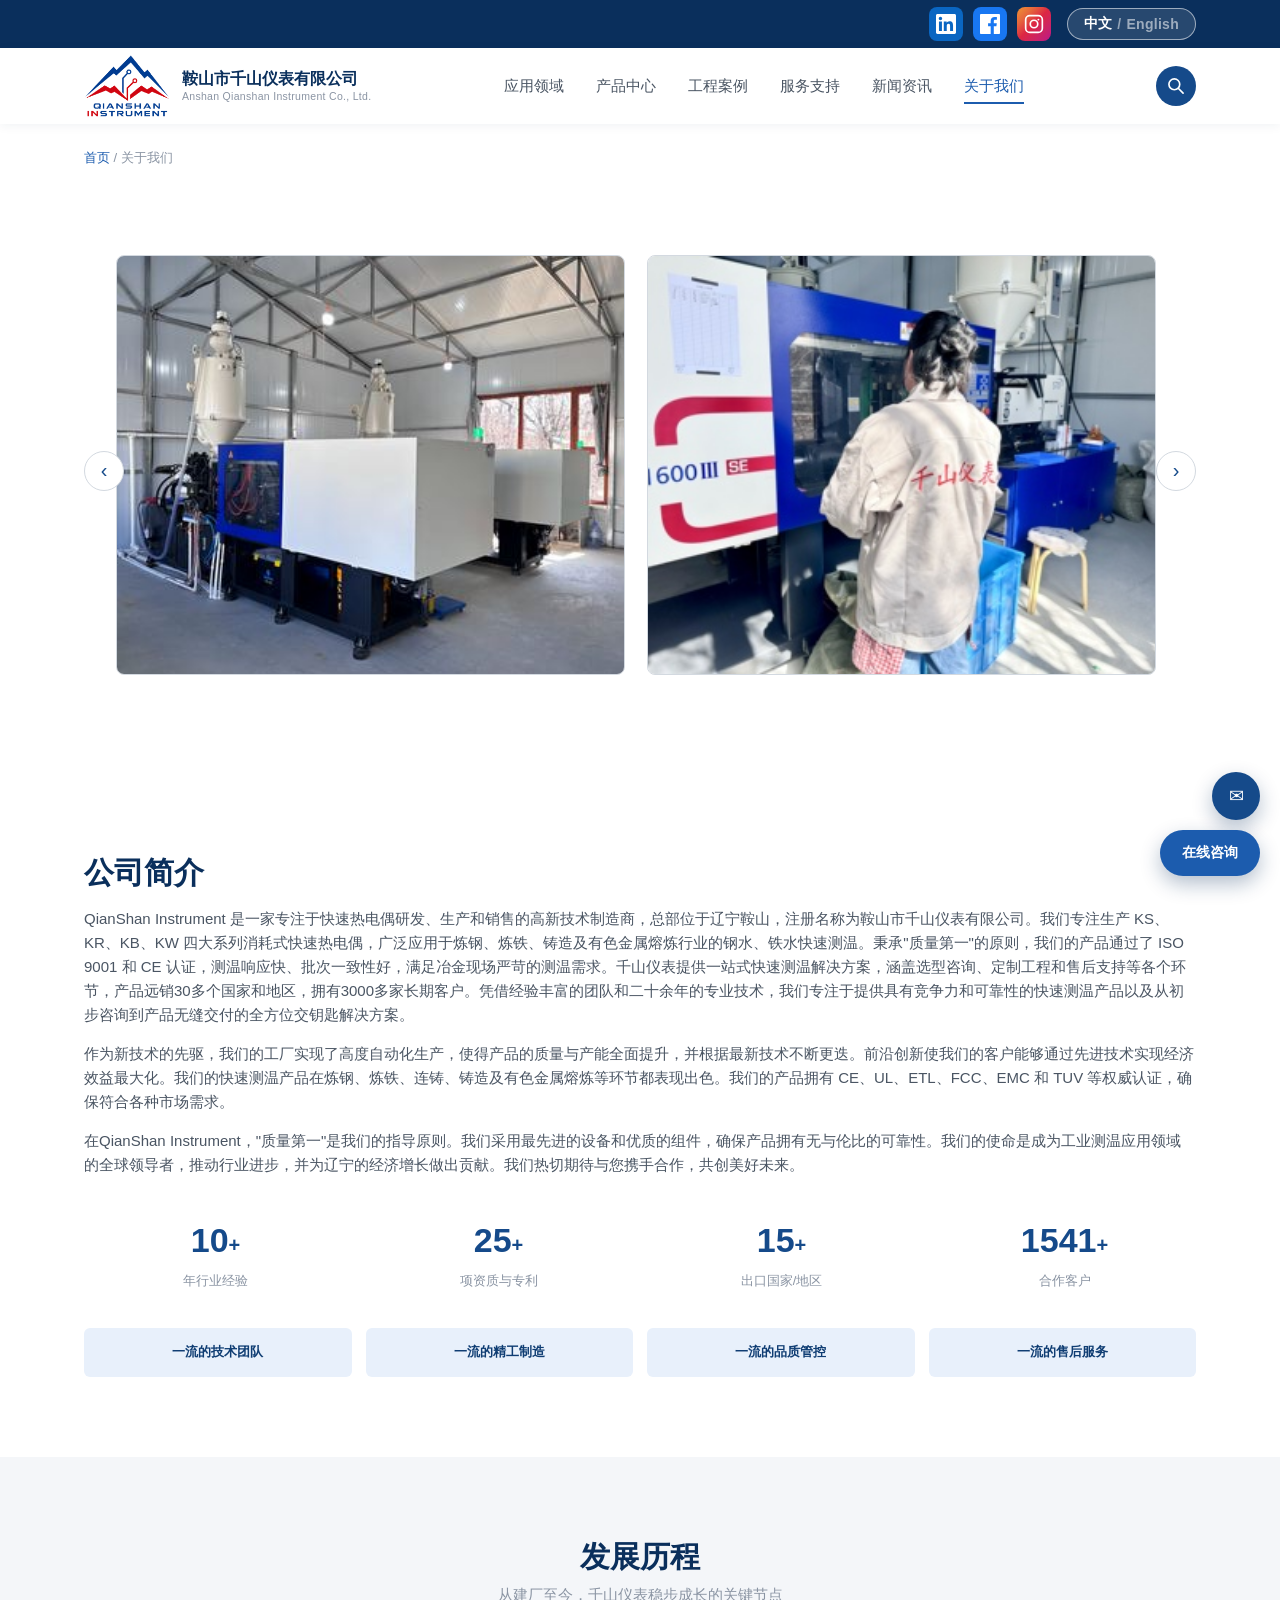
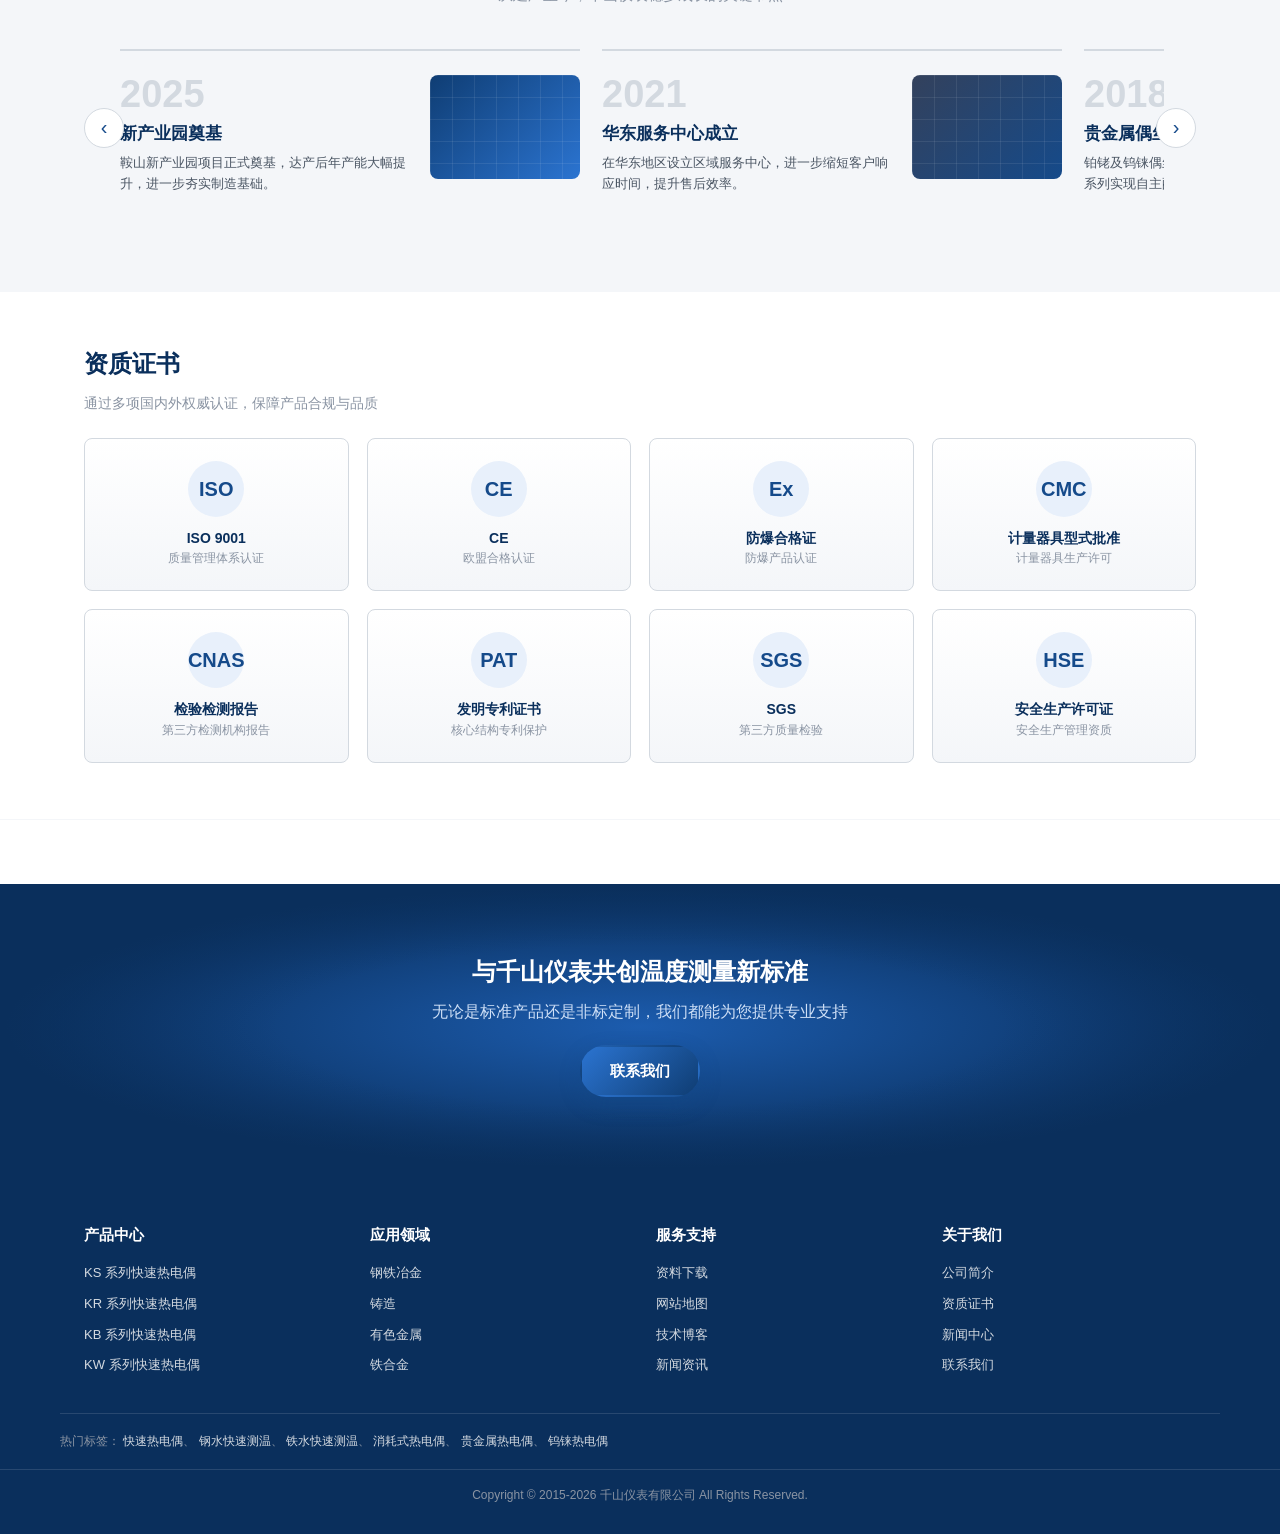
==== commit 5aecde18: "Products: rename R specials to KR-HR / KR-OR, align spec labels Per the summary spec table: the Type" ====
--- a/about.html
+++ b/about.html
@@ -126,8 +126,8 @@
             <ul class="mega-sublist" data-panel="kr">
               <li><a href="products.html#kr"><span class="zh">KR-602</span><span class="en">KR-602</span></a></li>
               <li><a href="products.html#kr"><span class="zh">KR-604</span><span class="en">KR-604</span></a></li>
-              <li><a href="products.html#kr"><span class="zh">HR</span><span class="en">HR</span></a></li>
-              <li><a href="products.html#kr"><span class="zh">OR</span><span class="en">OR</span></a></li>
+              <li><a href="products.html#kr"><span class="zh">KR-HR</span><span class="en">KR-HR</span></a></li>
+              <li><a href="products.html#kr"><span class="zh">KR-OR</span><span class="en">KR-OR</span></a></li>
             </ul>
             <ul class="mega-sublist" data-panel="kb">
               <li><a href="products.html#kb"><span class="zh">KB-602</span><span class="en">KB-602</span></a></li>
@@ -147,7 +147,7 @@
               <div class="mega-preview-item" data-panel="kr">
                 <div class="mega-preview-visual"><svg viewBox="0 0 120 120"><use href="#icon-fast"></use></svg></div>
                 <h4><span class="zh">KR 系列 快速热电偶</span><span class="en">KR Series Fast-Response TC</span></h4>
-                <p><span class="zh">铂铑13-铂（R 分度号），最佳 1400~1600℃、上限 1650℃，精度优于 S 型；含 HR、OR 特种型号</span><span class="en">Pt-13%Rh/Pt (Type R), optimal 1400–1600°C, max 1650°C, plus special HR / OR models</span></p>
+                <p><span class="zh">铂铑13-铂（R 分度号），最佳 1400~1600℃、上限 1650℃，精度优于 S 型；含 KR-HR、KR-OR 特种型号</span><span class="en">Pt-13%Rh/Pt (Type R), optimal 1400–1600°C, max 1650°C, plus special KR-HR / KR-OR models</span></p>
               </div>
               <div class="mega-preview-item" data-panel="kb">
                 <div class="mega-preview-visual"><svg viewBox="0 0 120 120"><use href="#icon-fast"></use></svg></div>
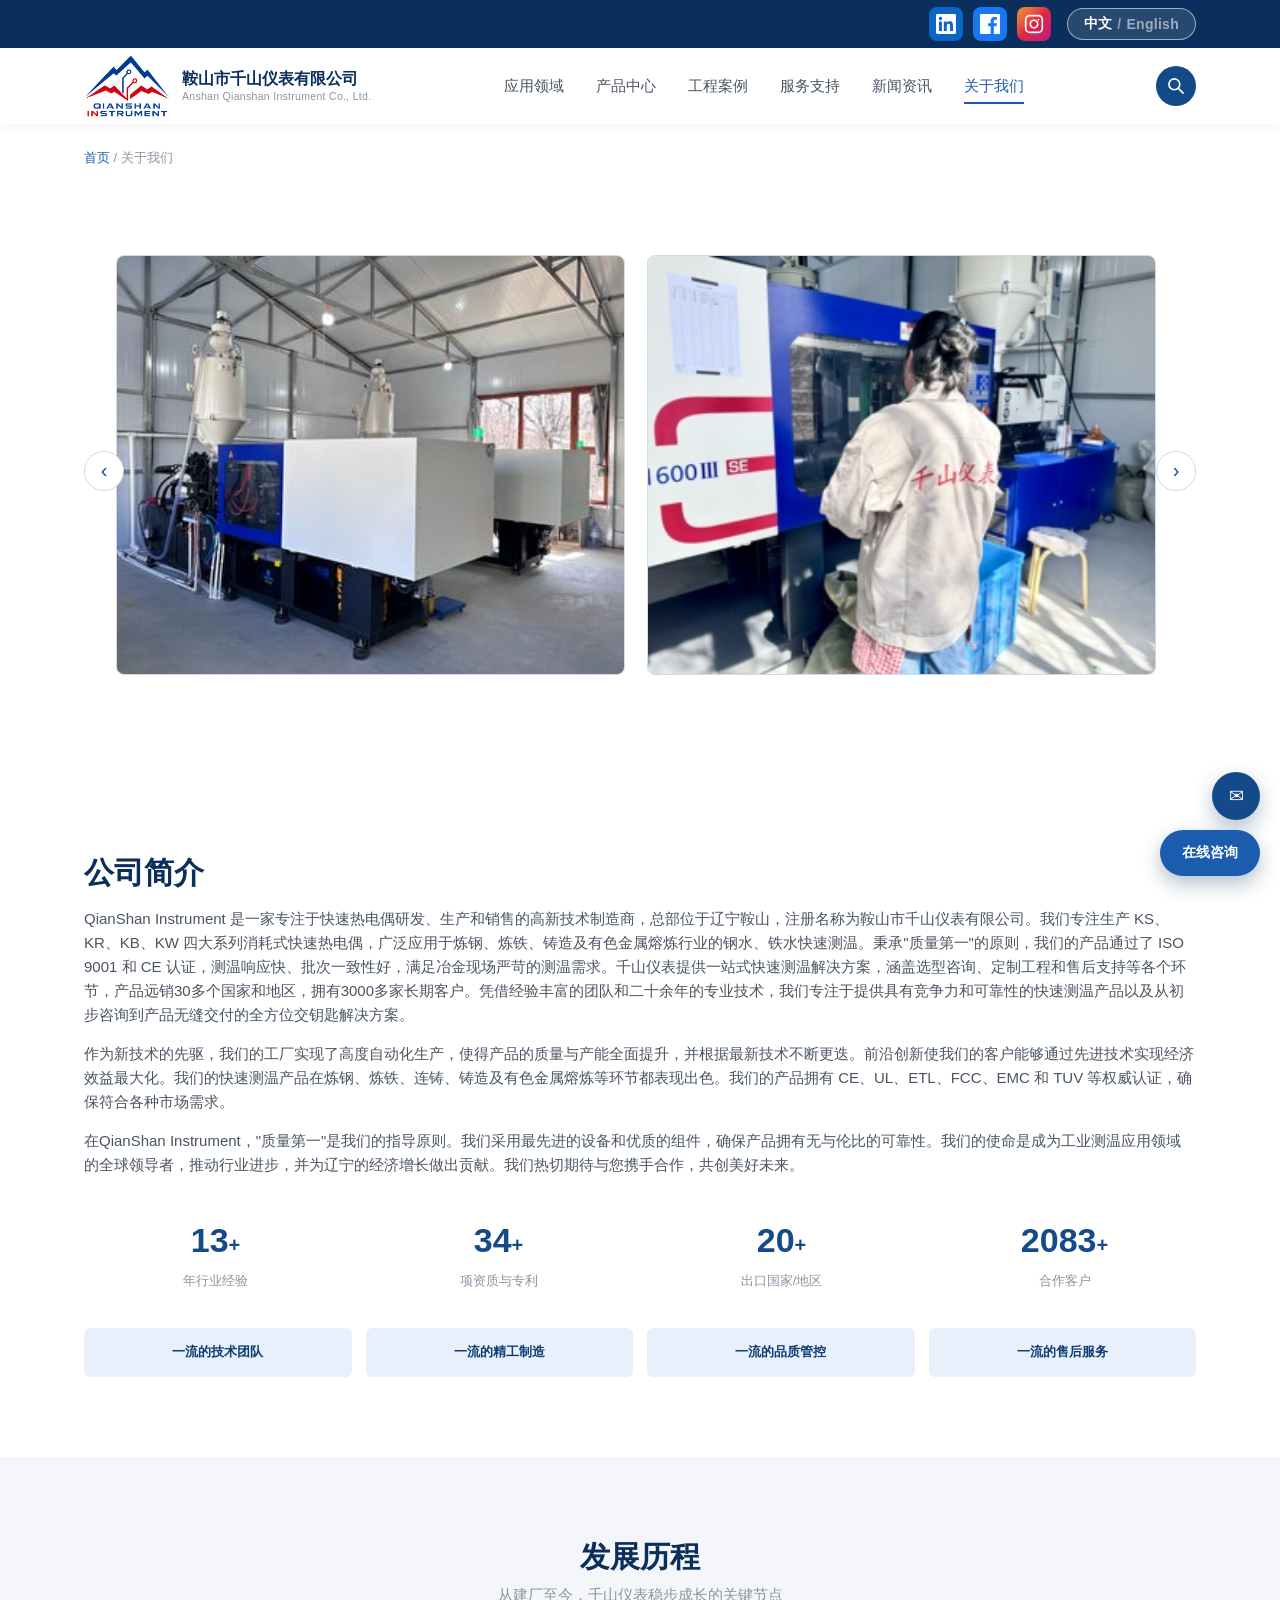
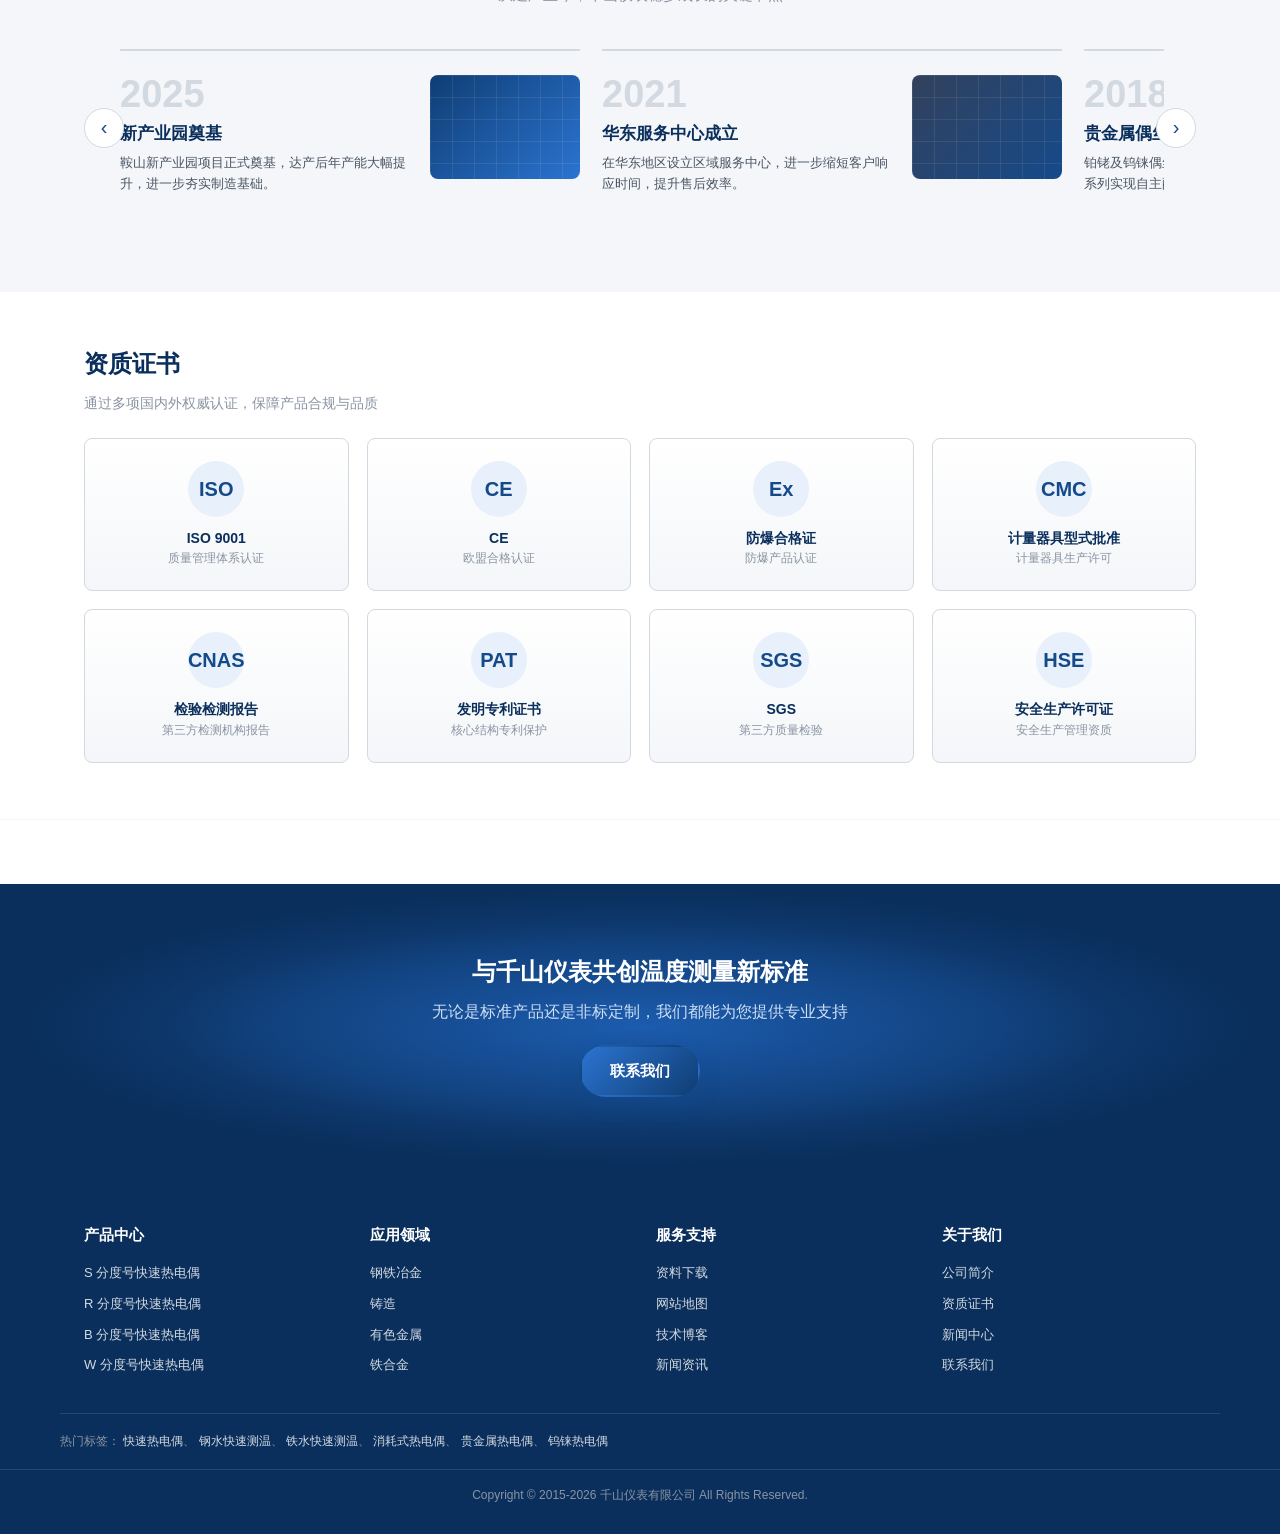
==== commit 8f59ed32: "Label series by type code (S / R / B / W) instead of KS / KR / KB / KW The Products mega-menu tabs, " ====
--- a/about.html
+++ b/about.html
@@ -113,10 +113,10 @@
         <div class="mega-panel">
           <div class="container mega-inner">
             <ul class="mega-categories">
-              <li class="is-active" data-cat="ks"><span class="zh">KS 系列</span><span class="en">KS Series</span></li>
-              <li data-cat="kr"><span class="zh">KR 系列</span><span class="en">KR Series</span></li>
-              <li data-cat="kb"><span class="zh">KB 系列</span><span class="en">KB Series</span></li>
-              <li data-cat="kw"><span class="zh">KW 系列</span><span class="en">KW Series</span></li>
+              <li class="is-active" data-cat="ks"><span class="zh">S 分度号</span><span class="en">Type S</span></li>
+              <li data-cat="kr"><span class="zh">R 分度号</span><span class="en">Type R</span></li>
+              <li data-cat="kb"><span class="zh">B 分度号</span><span class="en">Type B</span></li>
+              <li data-cat="kw"><span class="zh">W 分度号</span><span class="en">Type W</span></li>
             </ul>
 
             <ul class="mega-sublist is-shown" data-panel="ks">
@@ -141,22 +141,22 @@
             <div class="mega-preview">
               <div class="mega-preview-item is-shown" data-panel="ks">
                 <div class="mega-preview-visual"><svg viewBox="0 0 120 120"><use href="#icon-fast"></use></svg></div>
-                <h4><span class="zh">KS 系列 快速热电偶</span><span class="en">KS Series Fast-Response TC</span></h4>
+                <h4><span class="zh">S 分度号快速热电偶</span><span class="en">Type S Fast-Response TC</span></h4>
                 <p><span class="zh">铂铑10-铂（S 分度号），最佳 1400~1600℃、上限 1650℃，测量时间 4~6 秒</span><span class="en">Pt-10%Rh/Pt (Type S), optimal 1400–1600°C, max 1650°C, 4–6s reading</span></p>
               </div>
               <div class="mega-preview-item" data-panel="kr">
                 <div class="mega-preview-visual"><svg viewBox="0 0 120 120"><use href="#icon-fast"></use></svg></div>
-                <h4><span class="zh">KR 系列 快速热电偶</span><span class="en">KR Series Fast-Response TC</span></h4>
+                <h4><span class="zh">R 分度号快速热电偶</span><span class="en">Type R Fast-Response TC</span></h4>
                 <p><span class="zh">铂铑13-铂（R 分度号），最佳 1400~1600℃、上限 1650℃，精度优于 S 型；含 KR-HR、KR-OR 特种型号</span><span class="en">Pt-13%Rh/Pt (Type R), optimal 1400–1600°C, max 1650°C, plus special KR-HR / KR-OR models</span></p>
               </div>
               <div class="mega-preview-item" data-panel="kb">
                 <div class="mega-preview-visual"><svg viewBox="0 0 120 120"><use href="#icon-fast"></use></svg></div>
-                <h4><span class="zh">KB 系列 快速热电偶</span><span class="en">KB Series Fast-Response TC</span></h4>
+                <h4><span class="zh">B 分度号快速热电偶</span><span class="en">Type B Fast-Response TC</span></h4>
                 <p><span class="zh">铂铑30-铂铑6（B 分度号），最佳 1500~1700℃、上限 1750℃，可不用补偿导线</span><span class="en">Pt-30%Rh/Pt-6%Rh (Type B), optimal 1500–1700°C, max 1750°C</span></p>
               </div>
               <div class="mega-preview-item" data-panel="kw">
                 <div class="mega-preview-visual"><svg viewBox="0 0 120 120"><use href="#icon-fast"></use></svg></div>
-                <h4><span class="zh">KW 系列 快速热电偶</span><span class="en">KW Series Fast-Response TC</span></h4>
+                <h4><span class="zh">W 分度号快速热电偶</span><span class="en">Type W Fast-Response TC</span></h4>
                 <p><span class="zh">钨铼3-钨铼25（W 分度号），最佳 1500~1700℃、上限 1800℃，允差 ±7℃</span><span class="en">WRe3–WRe25 (Type W), optimal 1500–1700°C, max 1800°C, tolerance ±7°C</span></p>
               </div>
             </div>
@@ -417,10 +417,10 @@
   <div class="container footer-grid">
     <div class="footer-col">
       <h4><span class="zh">产品中心</span><span class="en">Products</span></h4>
-      <a href="products.html#ks"><span class="zh">KS 系列快速热电偶</span><span class="en">KS Series</span></a>
-      <a href="products.html#kr"><span class="zh">KR 系列快速热电偶</span><span class="en">KR Series</span></a>
-      <a href="products.html#kb"><span class="zh">KB 系列快速热电偶</span><span class="en">KB Series</span></a>
-      <a href="products.html#kw"><span class="zh">KW 系列快速热电偶</span><span class="en">KW Series</span></a>
+      <a href="products.html#ks"><span class="zh">S 分度号快速热电偶</span><span class="en">Type S</span></a>
+      <a href="products.html#kr"><span class="zh">R 分度号快速热电偶</span><span class="en">Type R</span></a>
+      <a href="products.html#kb"><span class="zh">B 分度号快速热电偶</span><span class="en">Type B</span></a>
+      <a href="products.html#kw"><span class="zh">W 分度号快速热电偶</span><span class="en">Type W</span></a>
     </div>
     <div class="footer-col">
       <h4><span class="zh">应用领域</span><span class="en">Applications</span></h4>
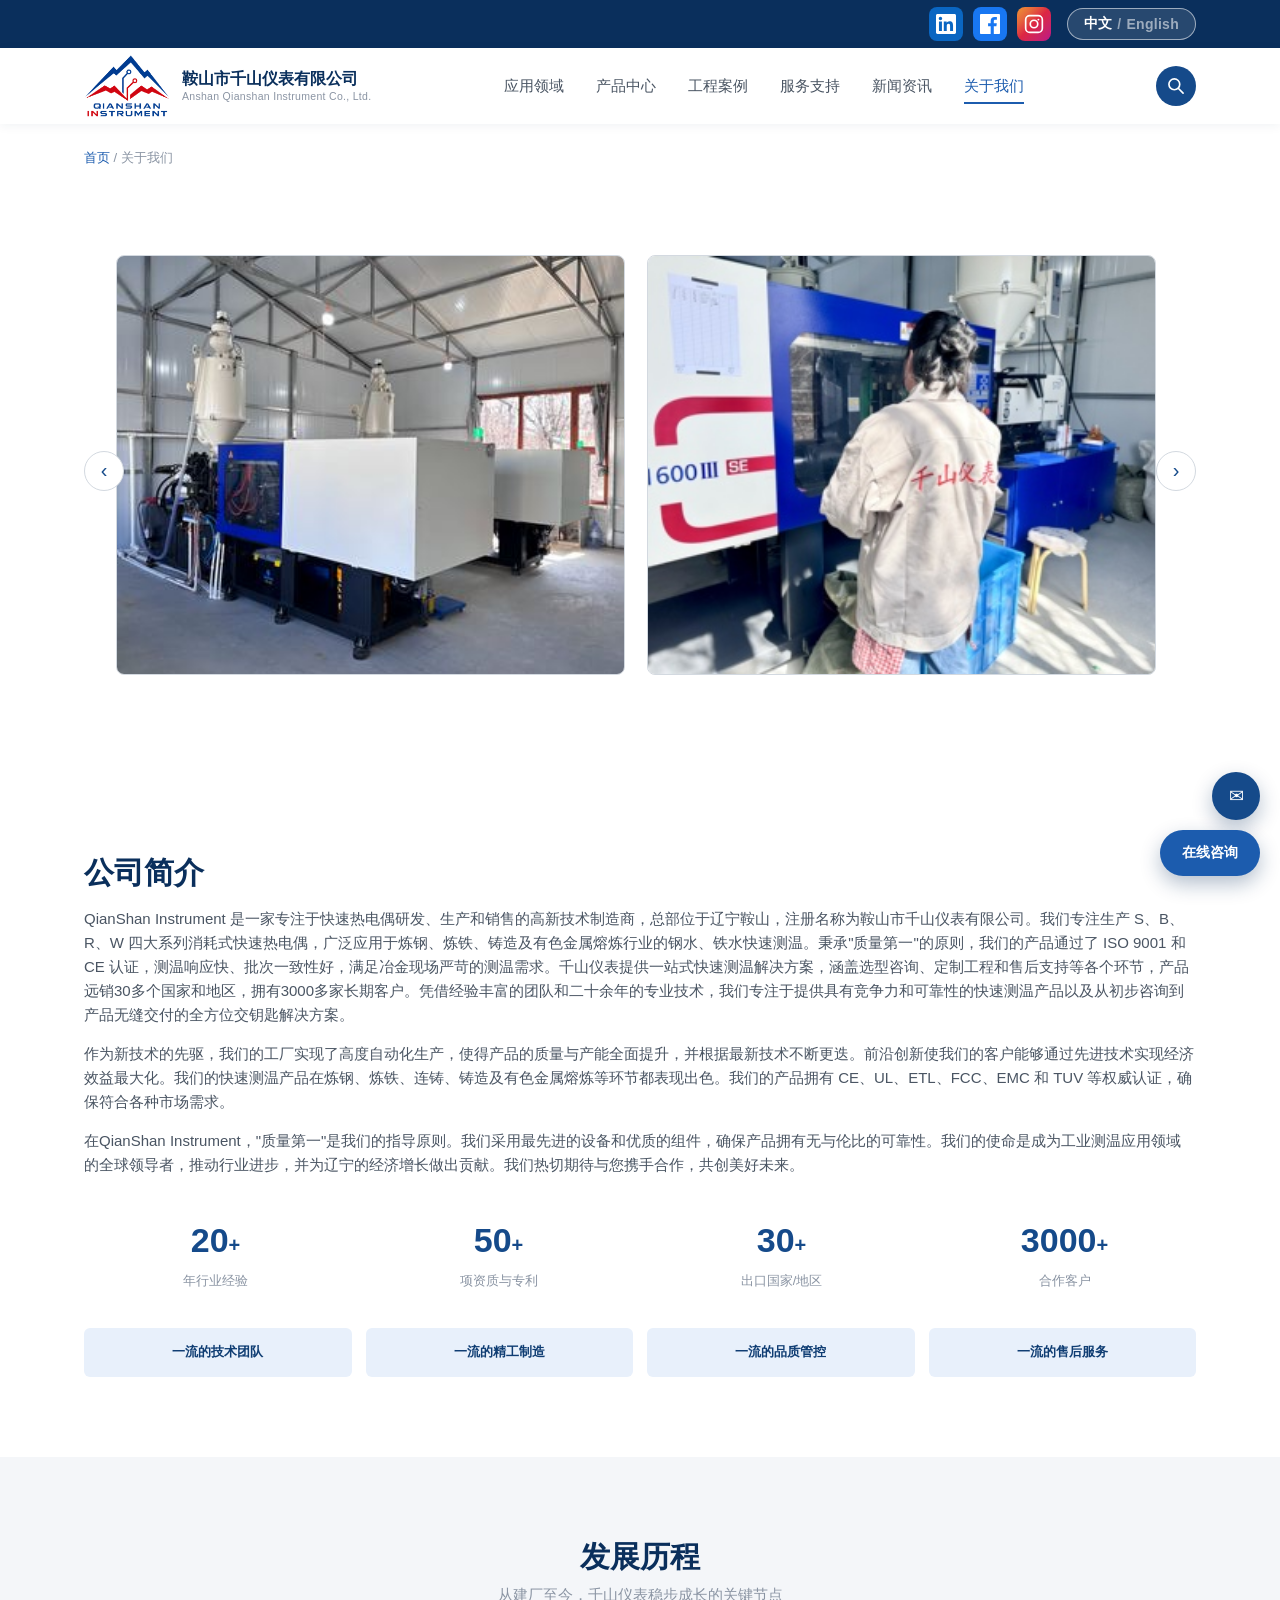
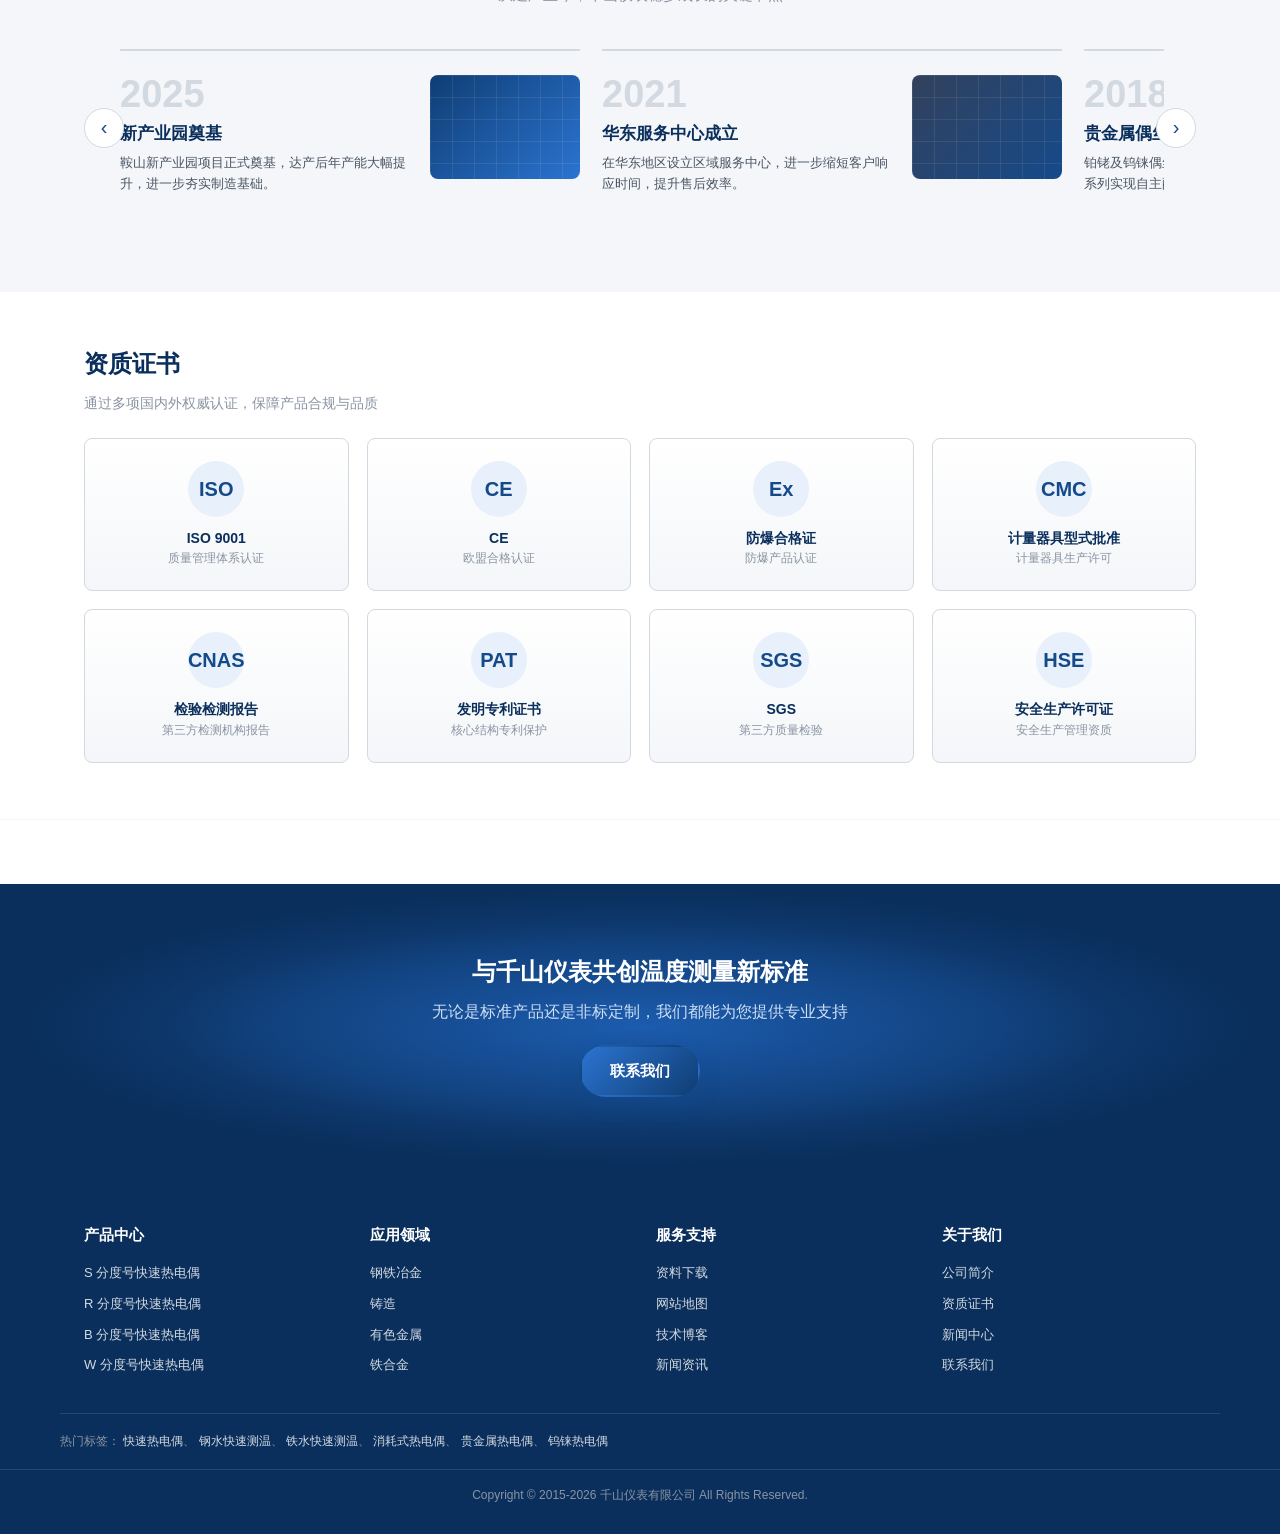
==== commit 63999da5: "Applications: expandable cards with image slots; label tweaks - solutions.html: every application/in" ====
--- a/about.html
+++ b/about.html
@@ -113,10 +113,10 @@
         <div class="mega-panel">
           <div class="container mega-inner">
             <ul class="mega-categories">
-              <li class="is-active" data-cat="ks"><span class="zh">S 分度号</span><span class="en">Type S</span></li>
-              <li data-cat="kr"><span class="zh">R 分度号</span><span class="en">Type R</span></li>
-              <li data-cat="kb"><span class="zh">B 分度号</span><span class="en">Type B</span></li>
-              <li data-cat="kw"><span class="zh">W 分度号</span><span class="en">Type W</span></li>
+              <li class="is-active" data-cat="ks"><span class="zh">快速热电偶 S 分度号</span><span class="en">Fast-Response TC · Type S</span></li>
+              <li data-cat="kr"><span class="zh">快速热电偶 R 分度号</span><span class="en">Fast-Response TC · Type R</span></li>
+              <li data-cat="kb"><span class="zh">快速热电偶 B 分度号</span><span class="en">Fast-Response TC · Type B</span></li>
+              <li data-cat="kw"><span class="zh">快速热电偶 W 分度号</span><span class="en">Fast-Response TC · Type W</span></li>
             </ul>
 
             <ul class="mega-sublist is-shown" data-panel="ks">
@@ -282,7 +282,7 @@
   <div class="container about-grid">
     <div class="about-copy">
       <h2 class="section-title" style="text-align:left;"><span class="zh">公司简介</span><span class="en">Company Profile</span></h2>
-      <p class="zh">QianShan Instrument 是一家专注于快速热电偶研发、生产和销售的高新技术制造商，总部位于辽宁鞍山，注册名称为鞍山市千山仪表有限公司。我们专注生产 KS、KR、KB、KW 四大系列消耗式快速热电偶，广泛应用于炼钢、炼铁、铸造及有色金属熔炼行业的钢水、铁水快速测温。秉承"质量第一"的原则，我们的产品通过了 ISO 9001 和 CE 认证，测温响应快、批次一致性好，满足冶金现场严苛的测温需求。千山仪表提供一站式快速测温解决方案，涵盖选型咨询、定制工程和售后支持等各个环节，产品远销30多个国家和地区，拥有3000多家长期客户。凭借经验丰富的团队和二十余年的专业技术，我们专注于提供具有竞争力和可靠性的快速测温产品以及从初步咨询到产品无缝交付的全方位交钥匙解决方案。</p>
+      <p class="zh">QianShan Instrument 是一家专注于快速热电偶研发、生产和销售的高新技术制造商，总部位于辽宁鞍山，注册名称为鞍山市千山仪表有限公司。我们专注生产 S、B、R、W 四大系列消耗式快速热电偶，广泛应用于炼钢、炼铁、铸造及有色金属熔炼行业的钢水、铁水快速测温。秉承"质量第一"的原则，我们的产品通过了 ISO 9001 和 CE 认证，测温响应快、批次一致性好，满足冶金现场严苛的测温需求。千山仪表提供一站式快速测温解决方案，涵盖选型咨询、定制工程和售后支持等各个环节，产品远销30多个国家和地区，拥有3000多家长期客户。凭借经验丰富的团队和二十余年的专业技术，我们专注于提供具有竞争力和可靠性的快速测温产品以及从初步咨询到产品无缝交付的全方位交钥匙解决方案。</p>
       <p class="en">QianShan Instrument is a high-tech manufacturer dedicated to the R&amp;D, production, and sales of fast-response thermocouples, headquartered in Anshan, Liaoning, and registered under the name Anshan QianShan Instrument Co., Ltd. We focus on producing the KS, KR, KB and KW series of consumable fast-response thermocouples, widely used for molten steel and iron measurement across steelmaking, ironmaking, foundry, and non-ferrous smelting. Guided by a "Quality First" principle, our products are certified to ISO 9001 and CE standards, delivering fast readings and consistent batch quality for demanding metallurgical sites. QianShan Instrument provides a one-stop fast-measurement solution covering selection consulting, custom engineering, and after-sales support, exporting to 30+ countries and regions and serving 3,000+ long-term clients. With an experienced team and over two decades of expertise, we focus on delivering competitive, reliable fast-measurement products and a full turnkey solution — from initial consultation to seamless product delivery.</p>
 
       <p class="zh">作为新技术的先驱，我们的工厂实现了高度自动化生产，使得产品的质量与产能全面提升，并根据最新技术不断更迭。前沿创新使我们的客户能够通过先进技术实现经济效益最大化。我们的快速测温产品在炼钢、炼铁、连铸、铸造及有色金属熔炼等环节都表现出色。我们的产品拥有 CE、UL、ETL、FCC、EMC 和 TUV 等权威认证，确保符合各种市场需求。</p>
--- a/css/style.css
+++ b/css/style.css
@@ -334,6 +334,7 @@
   text-align:center;font-size:12px;color:var(--grey-500);padding:10px;
 }
 .model-figure img{width:100%;height:auto;border-radius:6px;}
+.model-text p{margin:0;font-size:13.5px;color:var(--grey-700);line-height:1.7;}
 .model-spec{margin:0;font-size:13px;color:var(--grey-700);}
 .model-spec div{
   display:flex;gap:10px;padding:6px 0;border-bottom:1px solid var(--grey-100);
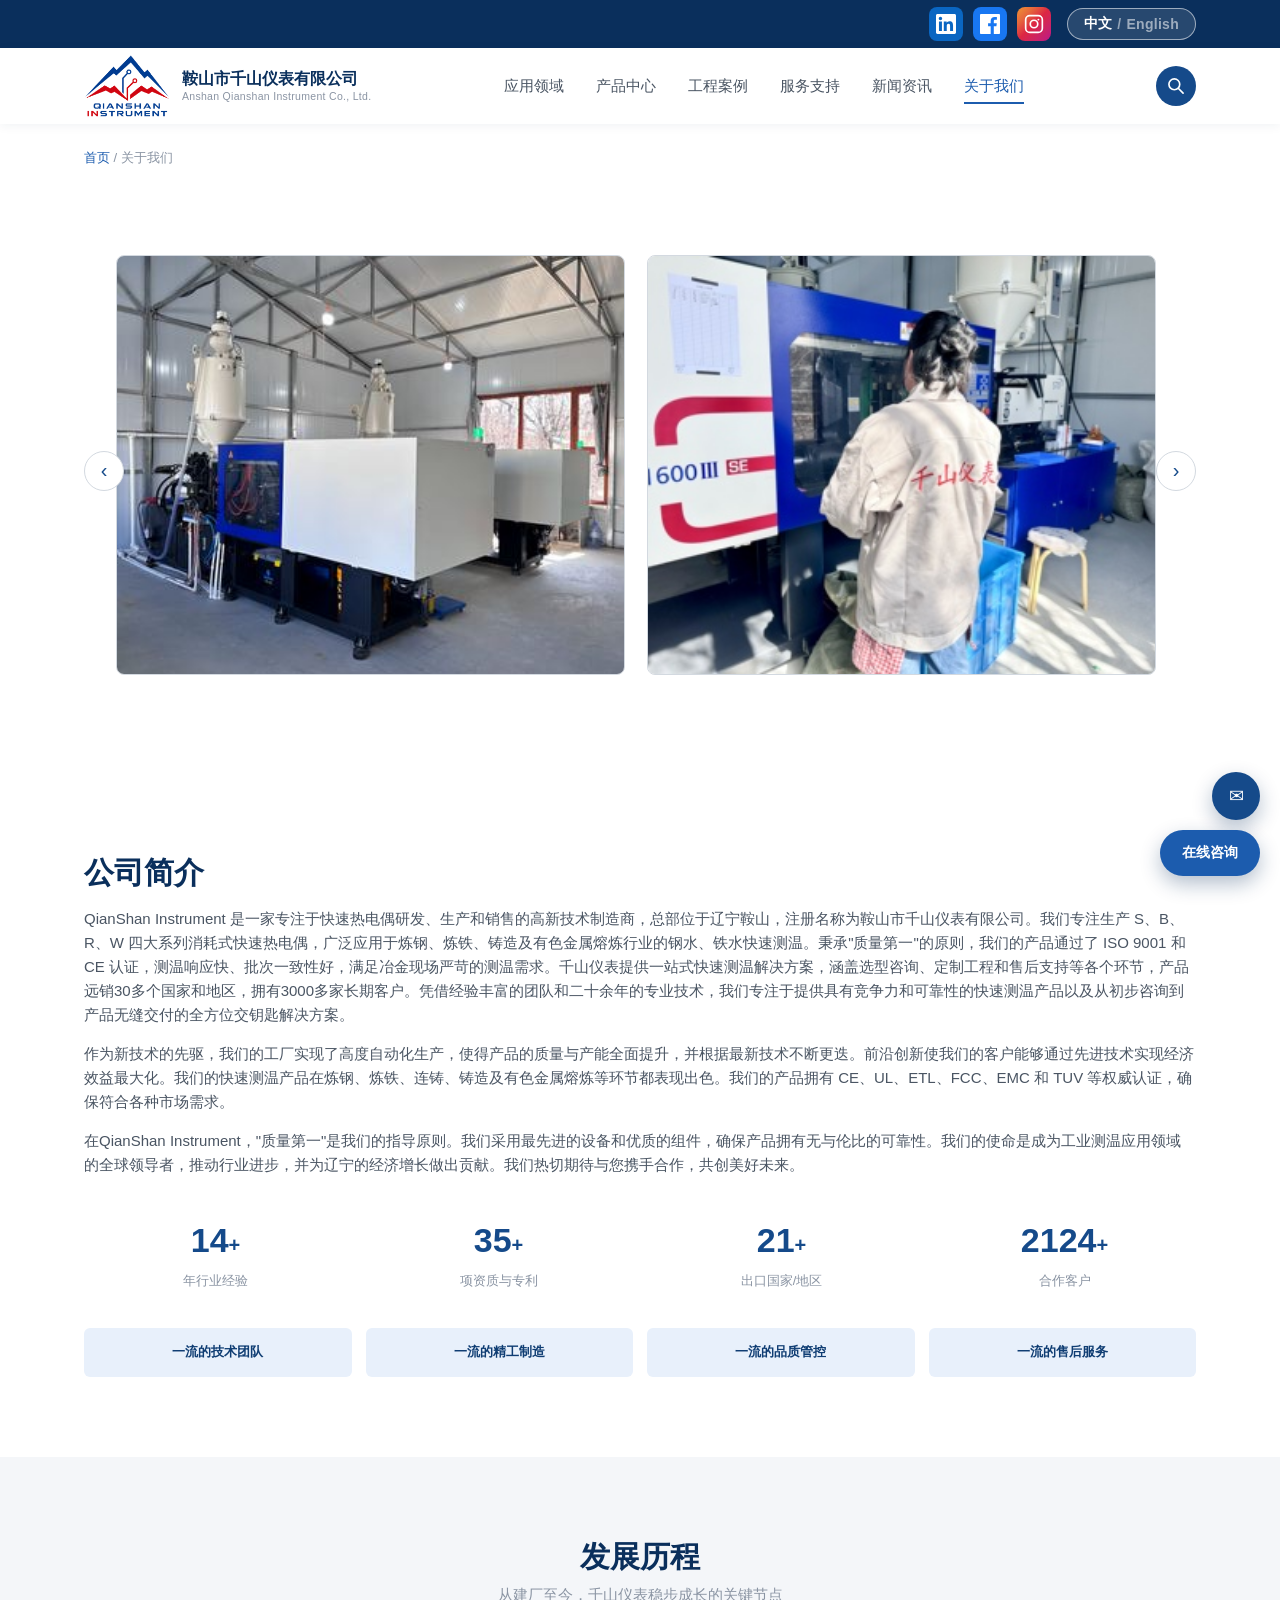
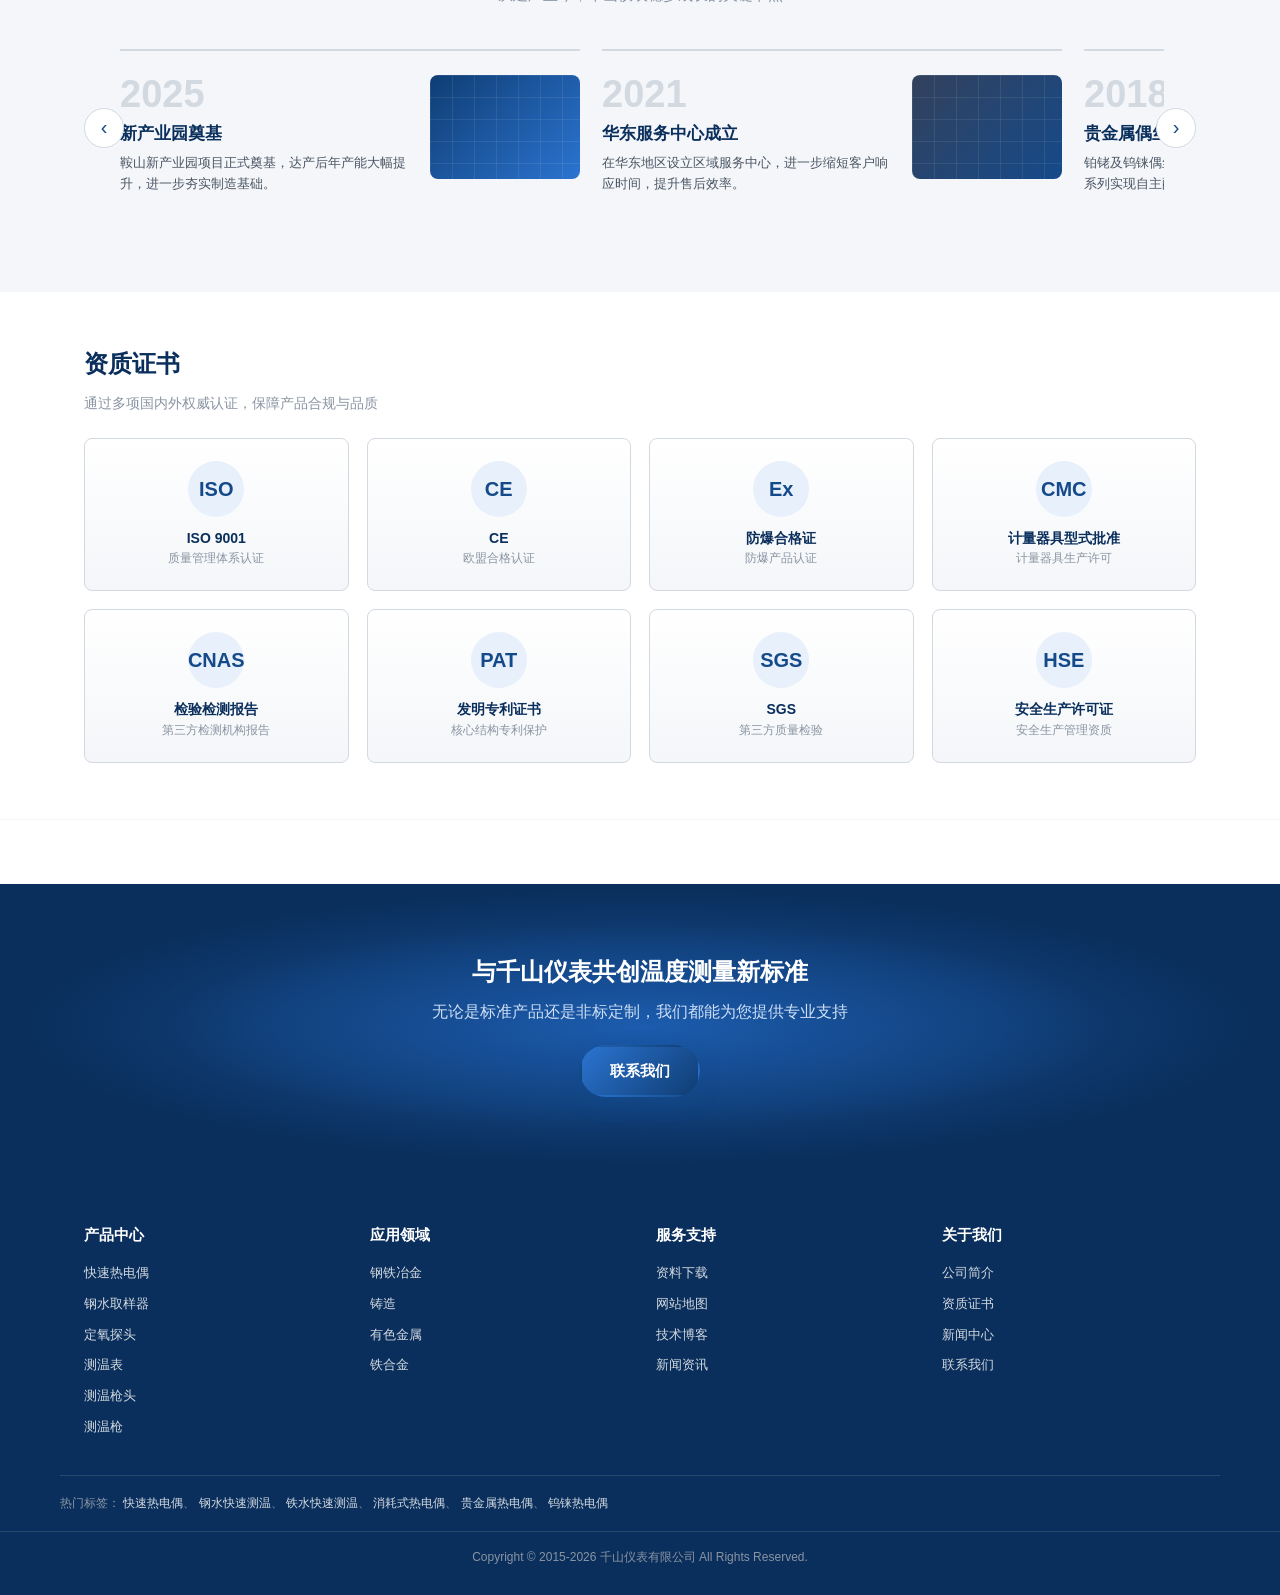
==== commit 7825c308: "Add five companion products alongside the fast-response thermocouple Products now covers six categor" ====
--- a/about.html
+++ b/about.html
@@ -113,51 +113,71 @@
         <div class="mega-panel">
           <div class="container mega-inner">
             <ul class="mega-categories">
-              <li class="is-active" data-cat="ks"><span class="zh">快速热电偶 S 分度号</span><span class="en">Fast-Response TC · Type S</span></li>
-              <li data-cat="kr"><span class="zh">快速热电偶 R 分度号</span><span class="en">Fast-Response TC · Type R</span></li>
-              <li data-cat="kb"><span class="zh">快速热电偶 B 分度号</span><span class="en">Fast-Response TC · Type B</span></li>
-              <li data-cat="kw"><span class="zh">快速热电偶 W 分度号</span><span class="en">Fast-Response TC · Type W</span></li>
-            </ul>
-
-            <ul class="mega-sublist is-shown" data-panel="ks">
-              <li><a href="products.html#ks"><span class="zh">KS-602</span><span class="en">KS-602</span></a></li>
-              <li><a href="products.html#ks"><span class="zh">KS-604</span><span class="en">KS-604</span></a></li>
-            </ul>
-            <ul class="mega-sublist" data-panel="kr">
-              <li><a href="products.html#kr"><span class="zh">KR-602</span><span class="en">KR-602</span></a></li>
-              <li><a href="products.html#kr"><span class="zh">KR-604</span><span class="en">KR-604</span></a></li>
-              <li><a href="products.html#kr"><span class="zh">KR-HR</span><span class="en">KR-HR</span></a></li>
-              <li><a href="products.html#kr"><span class="zh">KR-OR</span><span class="en">KR-OR</span></a></li>
-            </ul>
-            <ul class="mega-sublist" data-panel="kb">
-              <li><a href="products.html#kb"><span class="zh">KB-602</span><span class="en">KB-602</span></a></li>
-              <li><a href="products.html#kb"><span class="zh">KB-604</span><span class="en">KB-604</span></a></li>
-            </ul>
-            <ul class="mega-sublist" data-panel="kw">
-              <li><a href="products.html#kw"><span class="zh">KW-602</span><span class="en">KW-602</span></a></li>
-              <li><a href="products.html#kw"><span class="zh">KW-604</span><span class="en">KW-604</span></a></li>
+              <li class="is-active" data-cat="tc"><span class="zh">快速热电偶</span><span class="en">Fast-Response TC</span></li>
+              <li data-cat="sampler"><span class="zh">钢水取样器</span><span class="en">Steel Sampler</span></li>
+              <li data-cat="oxygen"><span class="zh">定氧探头</span><span class="en">Oxygen Probe</span></li>
+              <li data-cat="indicator"><span class="zh">测温表</span><span class="en">Indicator</span></li>
+              <li data-cat="lancehead"><span class="zh">测温枪头</span><span class="en">Lance Head</span></li>
+              <li data-cat="lance"><span class="zh">测温枪</span><span class="en">Measuring Lance</span></li>
+            </ul>
+
+            <ul class="mega-sublist is-shown" data-panel="tc">
+              <li><a href="products.html#ks"><span class="zh">S 分度号（铂铑10-铂）</span><span class="en">Type S (Pt-10%Rh/Pt)</span></a></li>
+              <li><a href="products.html#kr"><span class="zh">R 分度号（铂铑13-铂）</span><span class="en">Type R (Pt-13%Rh/Pt)</span></a></li>
+              <li><a href="products.html#kb"><span class="zh">B 分度号（铂铑30-铂铑6）</span><span class="en">Type B (Pt-30%Rh/Pt-6%Rh)</span></a></li>
+              <li><a href="products.html#kw"><span class="zh">W 分度号（钨铼3-钨铼25）</span><span class="en">Type W (WRe3–WRe25)</span></a></li>
+            </ul>
+            <ul class="mega-sublist" data-panel="sampler">
+              <li><a href="products.html#sampler"><span class="zh">圆饼取样器</span><span class="en">Disc (Pancake) Sampler</span></a></li>
+              <li><a href="products.html#sampler"><span class="zh">双厚度取样器</span><span class="en">Dual-Thickness Sampler</span></a></li>
+            </ul>
+            <ul class="mega-sublist" data-panel="oxygen">
+              <li><a href="products.html#oxygen"><span class="zh">测温定氧探头</span><span class="en">Temperature-Oxygen (TSO) Probe</span></a></li>
+              <li><a href="products.html#oxygen"><span class="zh">定氧探头</span><span class="en">Oxygen Probe</span></a></li>
+            </ul>
+            <ul class="mega-sublist" data-panel="indicator">
+              <li><a href="products.html#indicator"><span class="zh">便携式测温表</span><span class="en">Portable Indicator</span></a></li>
+              <li><a href="products.html#indicator"><span class="zh">盘装式测温表</span><span class="en">Panel-Mount Indicator</span></a></li>
+            </ul>
+            <ul class="mega-sublist" data-panel="lancehead">
+              <li><a href="products.html#lancehead"><span class="zh">标准枪头</span><span class="en">Standard Head</span></a></li>
+              <li><a href="products.html#lancehead"><span class="zh">加强枪头</span><span class="en">Reinforced Head</span></a></li>
+            </ul>
+            <ul class="mega-sublist" data-panel="lance">
+              <li><a href="products.html#lance"><span class="zh">手动测温枪（1.5~3 m）</span><span class="en">Manual Lance (1.5–3 m)</span></a></li>
+              <li><a href="products.html#lance"><span class="zh">长杆测温枪（3~6 m）</span><span class="en">Long Lance (3–6 m)</span></a></li>
             </ul>
 
             <div class="mega-preview">
-              <div class="mega-preview-item is-shown" data-panel="ks">
-                <div class="mega-preview-visual"><svg viewBox="0 0 120 120"><use href="#icon-fast"></use></svg></div>
-                <h4><span class="zh">S 分度号快速热电偶</span><span class="en">Type S Fast-Response TC</span></h4>
-                <p><span class="zh">铂铑10-铂（S 分度号），最佳 1400~1600℃、上限 1650℃，测量时间 4~6 秒</span><span class="en">Pt-10%Rh/Pt (Type S), optimal 1400–1600°C, max 1650°C, 4–6s reading</span></p>
-              </div>
-              <div class="mega-preview-item" data-panel="kr">
-                <div class="mega-preview-visual"><svg viewBox="0 0 120 120"><use href="#icon-fast"></use></svg></div>
-                <h4><span class="zh">R 分度号快速热电偶</span><span class="en">Type R Fast-Response TC</span></h4>
-                <p><span class="zh">铂铑13-铂（R 分度号），最佳 1400~1600℃、上限 1650℃，精度优于 S 型；含 KR-HR、KR-OR 特种型号</span><span class="en">Pt-13%Rh/Pt (Type R), optimal 1400–1600°C, max 1650°C, plus special KR-HR / KR-OR models</span></p>
-              </div>
-              <div class="mega-preview-item" data-panel="kb">
-                <div class="mega-preview-visual"><svg viewBox="0 0 120 120"><use href="#icon-fast"></use></svg></div>
-                <h4><span class="zh">B 分度号快速热电偶</span><span class="en">Type B Fast-Response TC</span></h4>
-                <p><span class="zh">铂铑30-铂铑6（B 分度号），最佳 1500~1700℃、上限 1750℃，可不用补偿导线</span><span class="en">Pt-30%Rh/Pt-6%Rh (Type B), optimal 1500–1700°C, max 1750°C</span></p>
-              </div>
-              <div class="mega-preview-item" data-panel="kw">
-                <div class="mega-preview-visual"><svg viewBox="0 0 120 120"><use href="#icon-fast"></use></svg></div>
-                <h4><span class="zh">W 分度号快速热电偶</span><span class="en">Type W Fast-Response TC</span></h4>
-                <p><span class="zh">钨铼3-钨铼25（W 分度号），最佳 1500~1700℃、上限 1800℃，允差 ±7℃</span><span class="en">WRe3–WRe25 (Type W), optimal 1500–1700°C, max 1800°C, tolerance ±7°C</span></p>
+              <div class="mega-preview-item is-shown" data-panel="tc">
+                <div class="mega-preview-visual"><svg viewBox="0 0 120 120"><use href="#icon-fast"></use></svg></div>
+                <h4><span class="zh">快速热电偶</span><span class="en">Fast-Response Thermocouple</span></h4>
+                <p><span class="zh">S / R / B / W 四种分度号消耗式快速热电偶，3~5 秒完成钢水、铁水快速测温</span><span class="en">Consumable Type S / R / B / W thermocouples — 3–5s molten steel and iron readings</span></p>
+              </div>
+              <div class="mega-preview-item" data-panel="sampler">
+                <div class="mega-preview-visual"><svg viewBox="0 0 120 120"><use href="#icon-fast"></use></svg></div>
+                <h4><span class="zh">钢水取样器</span><span class="en">Molten Steel Sampler</span></h4>
+                <p><span class="zh">快速取出成型钢样供光谱分析，取成率约 98%，样品饱满无气孔</span><span class="en">Takes a solidified sample for OES analysis, ~98% success rate, pore-free</span></p>
+              </div>
+              <div class="mega-preview-item" data-panel="oxygen">
+                <div class="mega-preview-visual"><svg viewBox="0 0 120 120"><use href="#icon-fast"></use></svg></div>
+                <h4><span class="zh">定氧探头</span><span class="en">Oxygen Probe</span></h4>
+                <p><span class="zh">氧化锆固体电解质测量钢水溶解氧活度，可与测温合为一体</span><span class="en">Zirconia cell measures dissolved-oxygen activity; available combined with temperature</span></p>
+              </div>
+              <div class="mega-preview-item" data-panel="indicator">
+                <div class="mega-preview-visual"><svg viewBox="0 0 120 120"><use href="#icon-fast"></use></svg></div>
+                <h4><span class="zh">测温表</span><span class="en">Temperature Indicator</span></h4>
+                <p><span class="zh">快速热电偶的二次显示仪表，数字显示、峰值保持，便携或盘装</span><span class="en">Secondary readout with digital display and peak hold — portable or panel-mount</span></p>
+              </div>
+              <div class="mega-preview-item" data-panel="lancehead">
+                <div class="mega-preview-visual"><svg viewBox="0 0 120 120"><use href="#icon-fast"></use></svg></div>
+                <h4><span class="zh">测温枪头</span><span class="en">Lance Head</span></h4>
+                <p><span class="zh">测温枪前端的连接偶头，内含补偿触点，用于插接消耗式偶头 / 取样器</span><span class="en">Contact head at the lance tip with compensating contacts for consumable probes</span></p>
+              </div>
+              <div class="mega-preview-item" data-panel="lance">
+                <div class="mega-preview-visual"><svg viewBox="0 0 120 120"><use href="#icon-fast"></use></svg></div>
+                <h4><span class="zh">测温枪</span><span class="en">Measuring Lance</span></h4>
+                <p><span class="zh">操作人员手持的测温长杆，含手柄、补偿电缆与枪头，长度可选配</span><span class="en">Hand-held lance with handle, compensating cable and head; length to suit the furnace</span></p>
               </div>
             </div>
           </div>
@@ -417,10 +437,12 @@
   <div class="container footer-grid">
     <div class="footer-col">
       <h4><span class="zh">产品中心</span><span class="en">Products</span></h4>
-      <a href="products.html#ks"><span class="zh">S 分度号快速热电偶</span><span class="en">Type S</span></a>
-      <a href="products.html#kr"><span class="zh">R 分度号快速热电偶</span><span class="en">Type R</span></a>
-      <a href="products.html#kb"><span class="zh">B 分度号快速热电偶</span><span class="en">Type B</span></a>
-      <a href="products.html#kw"><span class="zh">W 分度号快速热电偶</span><span class="en">Type W</span></a>
+      <a href="products.html#ks"><span class="zh">快速热电偶</span><span class="en">Fast-Response TC</span></a>
+      <a href="products.html#sampler"><span class="zh">钢水取样器</span><span class="en">Steel Sampler</span></a>
+      <a href="products.html#oxygen"><span class="zh">定氧探头</span><span class="en">Oxygen Probe</span></a>
+      <a href="products.html#indicator"><span class="zh">测温表</span><span class="en">Indicator</span></a>
+      <a href="products.html#lancehead"><span class="zh">测温枪头</span><span class="en">Lance Head</span></a>
+      <a href="products.html#lance"><span class="zh">测温枪</span><span class="en">Measuring Lance</span></a>
     </div>
     <div class="footer-col">
       <h4><span class="zh">应用领域</span><span class="en">Applications</span></h4>
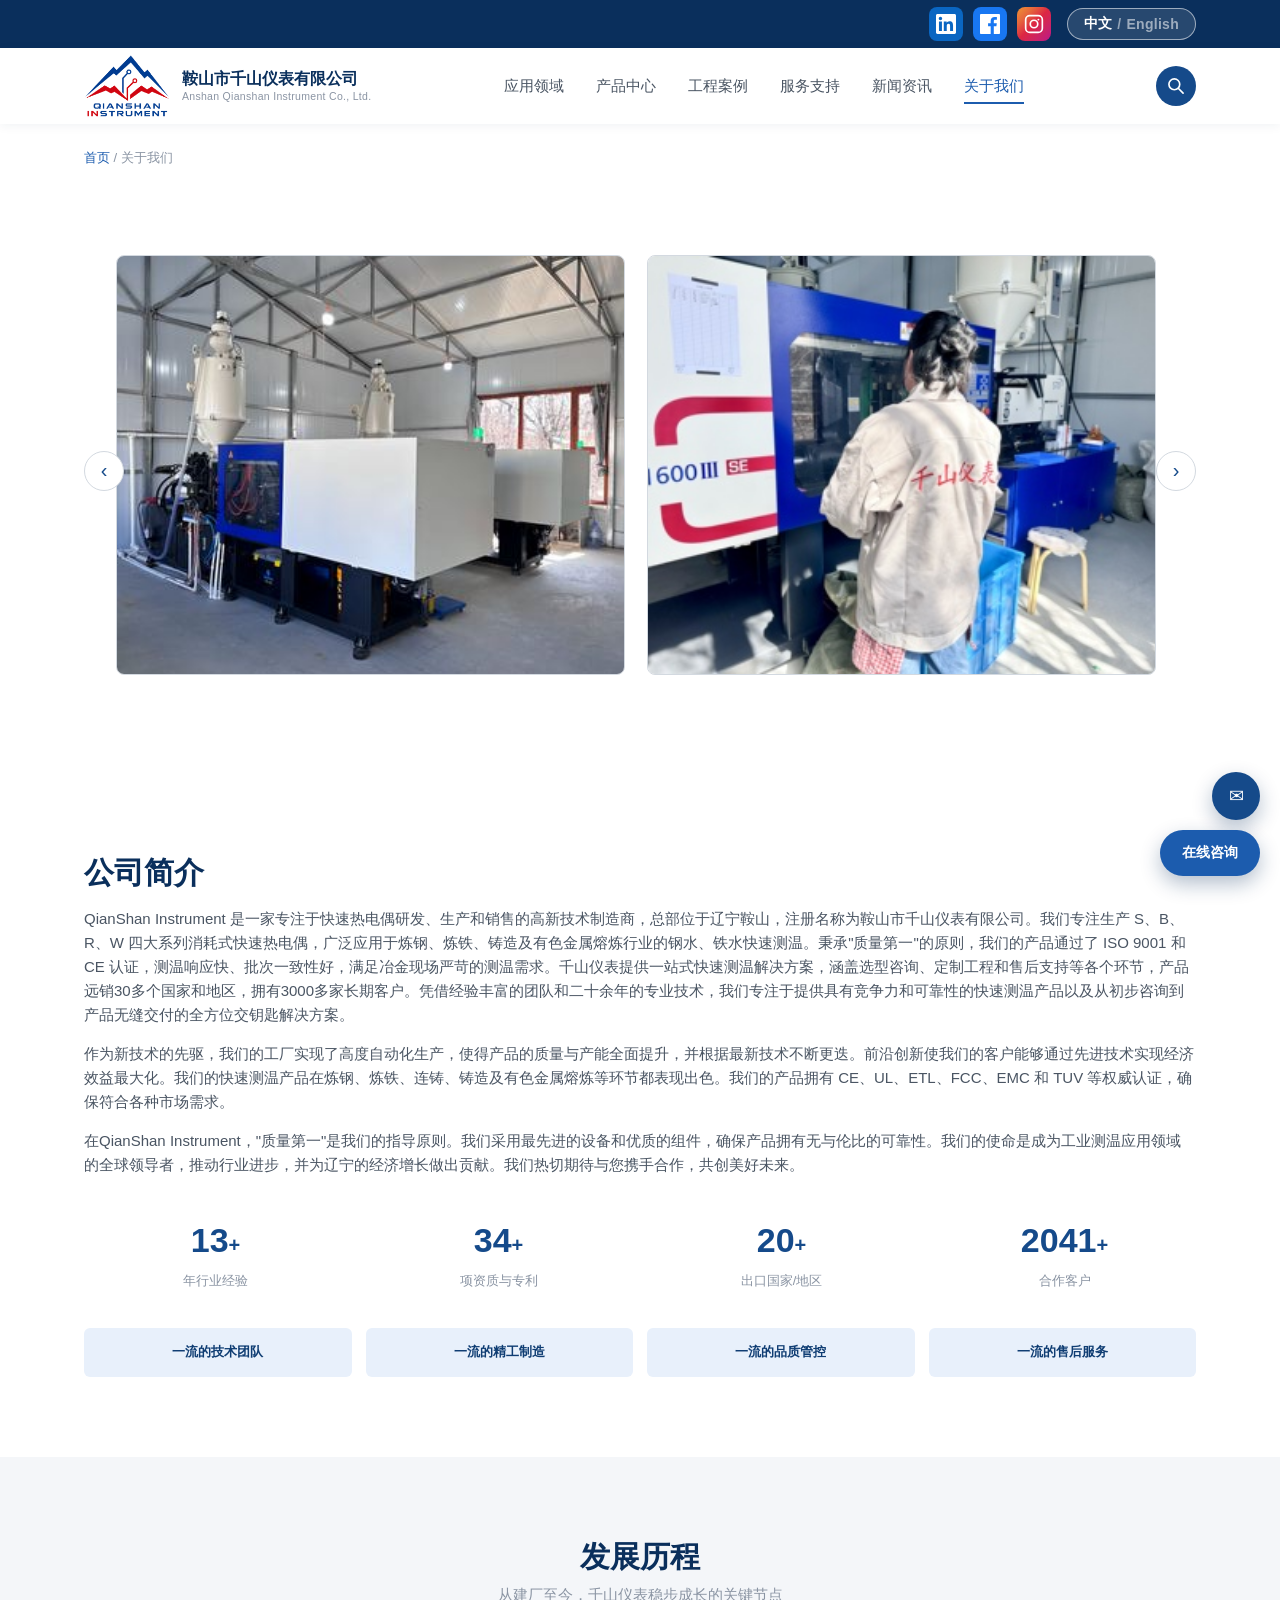
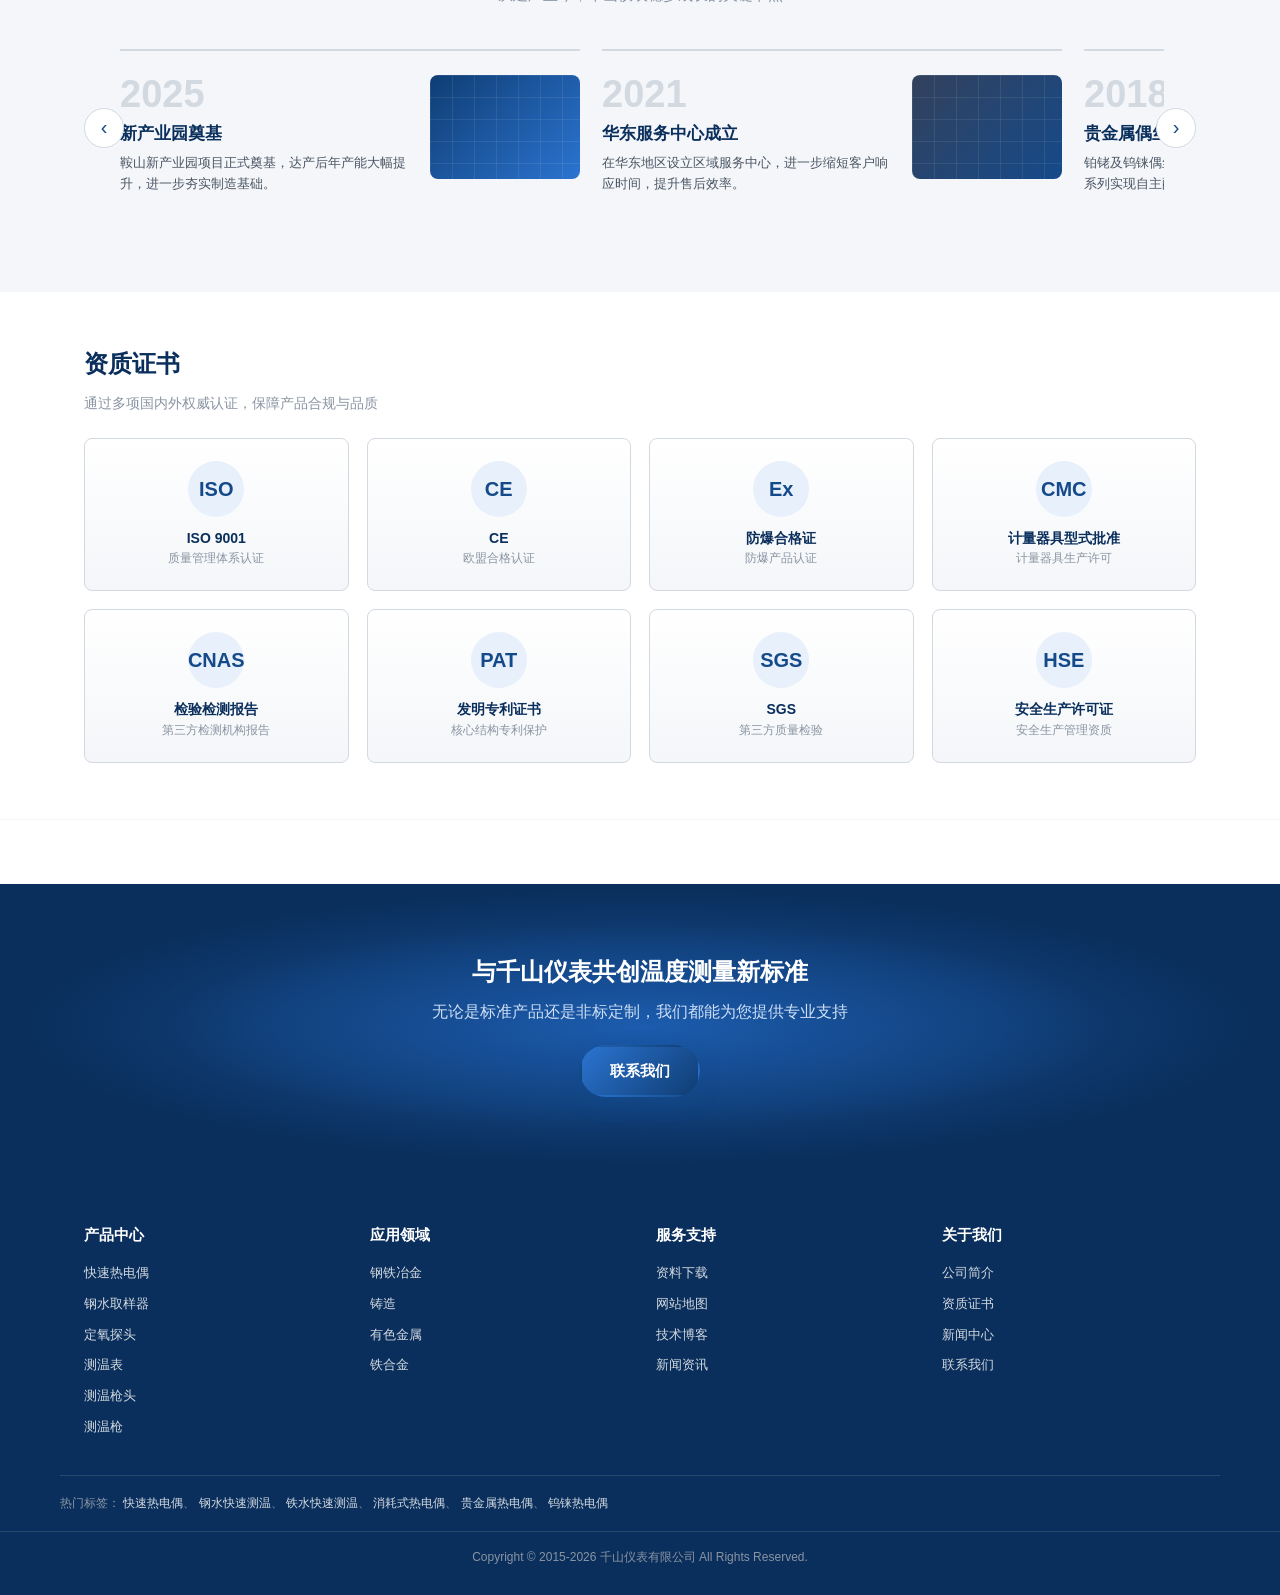
==== commit 852c1fd0: "Products mega-menu: third-level model codes under each 分度号 The 快速热电偶 dropdown panel now shows model " ====
--- a/about.html
+++ b/about.html
@@ -122,10 +122,22 @@
             </ul>
 
             <ul class="mega-sublist is-shown" data-panel="tc">
-              <li><a href="products.html#ks"><span class="zh">S 分度号（铂铑10-铂）</span><span class="en">Type S (Pt-10%Rh/Pt)</span></a></li>
-              <li><a href="products.html#kr"><span class="zh">R 分度号（铂铑13-铂）</span><span class="en">Type R (Pt-13%Rh/Pt)</span></a></li>
-              <li><a href="products.html#kb"><span class="zh">B 分度号（铂铑30-铂铑6）</span><span class="en">Type B (Pt-30%Rh/Pt-6%Rh)</span></a></li>
-              <li><a href="products.html#kw"><span class="zh">W 分度号（钨铼3-钨铼25）</span><span class="en">Type W (WRe3–WRe25)</span></a></li>
+              <li class="mega-sub-group">
+                <a class="mega-sub-head" href="products.html#ks"><span class="zh">S 分度号（铂铑10-铂）</span><span class="en">Type S (Pt-10%Rh/Pt)</span></a>
+                <span class="mega-sub-models"><a href="products.html#ks">KS-602</a><a href="products.html#ks">KS-604</a></span>
+              </li>
+              <li class="mega-sub-group">
+                <a class="mega-sub-head" href="products.html#kr"><span class="zh">R 分度号（铂铑13-铂）</span><span class="en">Type R (Pt-13%Rh/Pt)</span></a>
+                <span class="mega-sub-models"><a href="products.html#kr">KR-602</a><a href="products.html#kr">KR-604</a><a href="products.html#kr">HR</a><a href="products.html#kr">OR</a></span>
+              </li>
+              <li class="mega-sub-group">
+                <a class="mega-sub-head" href="products.html#kb"><span class="zh">B 分度号（铂铑30-铂铑6）</span><span class="en">Type B (Pt-30%Rh/Pt-6%Rh)</span></a>
+                <span class="mega-sub-models"><a href="products.html#kb">KB-602</a><a href="products.html#kb">KB-604</a></span>
+              </li>
+              <li class="mega-sub-group">
+                <a class="mega-sub-head" href="products.html#kw"><span class="zh">W 分度号（钨铼3-钨铼25）</span><span class="en">Type W (WRe3–WRe25)</span></a>
+                <span class="mega-sub-models"><a href="products.html#kw">KW-602</a><a href="products.html#kw">KW-604</a></span>
+              </li>
             </ul>
             <ul class="mega-sublist" data-panel="sampler">
               <li><a href="products.html#sampler"><span class="zh">圆饼取样器</span><span class="en">Disc (Pancake) Sampler</span></a></li>
--- a/css/style.css
+++ b/css/style.css
@@ -118,6 +118,16 @@
 .mega-sublist li{margin-bottom:2px;}
 .mega-sublist li a{display:block;padding:8px 0;font-size:13px;color:var(--grey-700);}
 .mega-sublist li a:hover{color:var(--blue-600);}
+/* third level: model codes under each 分度号 */
+.mega-sub-group{margin-bottom:12px;}
+.mega-sub-head{display:block;padding:4px 0;font-size:13px;font-weight:600;color:var(--grey-700);}
+.mega-sub-head:hover{color:var(--blue-600);}
+.mega-sub-models{display:flex;flex-wrap:wrap;gap:6px;padding:2px 0 4px;}
+.mega-sub-models a{
+  display:inline-block;padding:2px 8px;border:1px solid var(--grey-300);border-radius:4px;
+  font-size:12px;color:var(--grey-500);
+}
+.mega-sub-models a:hover{border-color:var(--blue-600);color:var(--blue-600);}
 
 .mega-preview{padding:24px;}
 .mega-preview-item{display:none;}
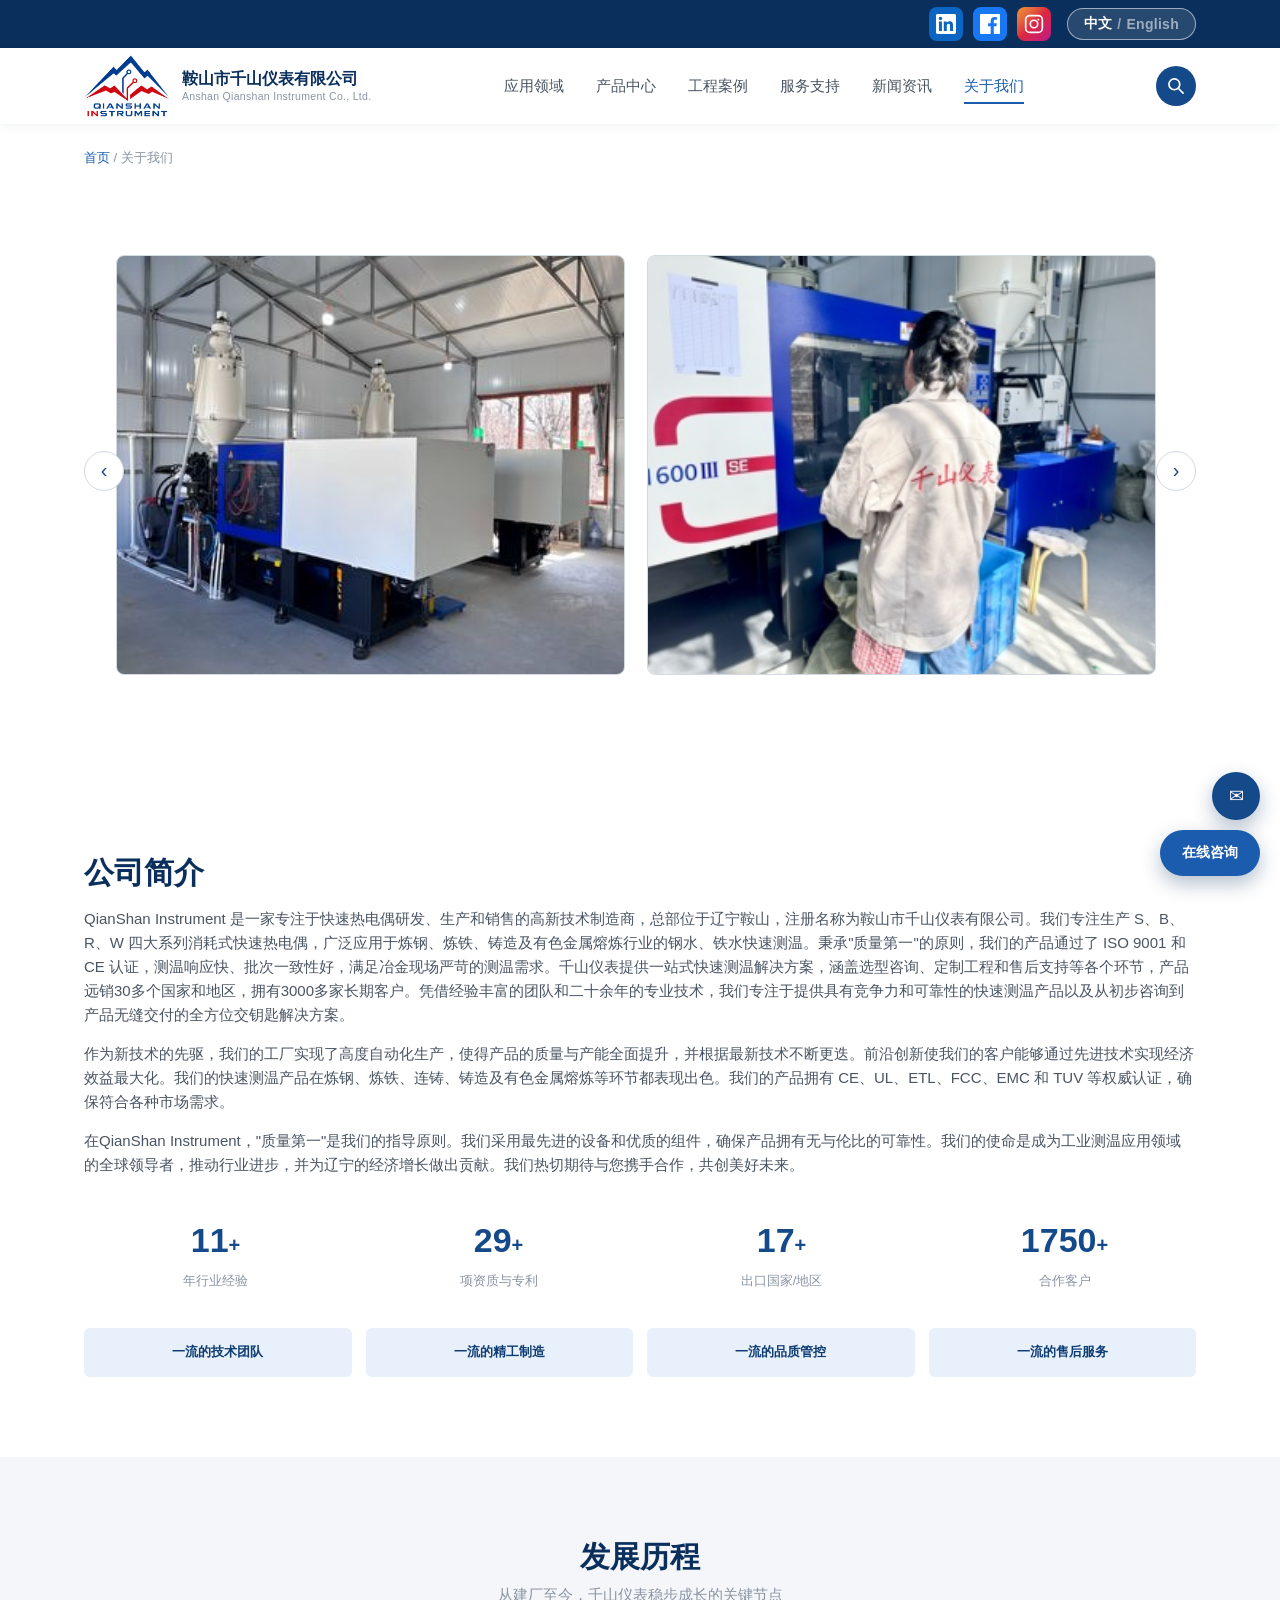
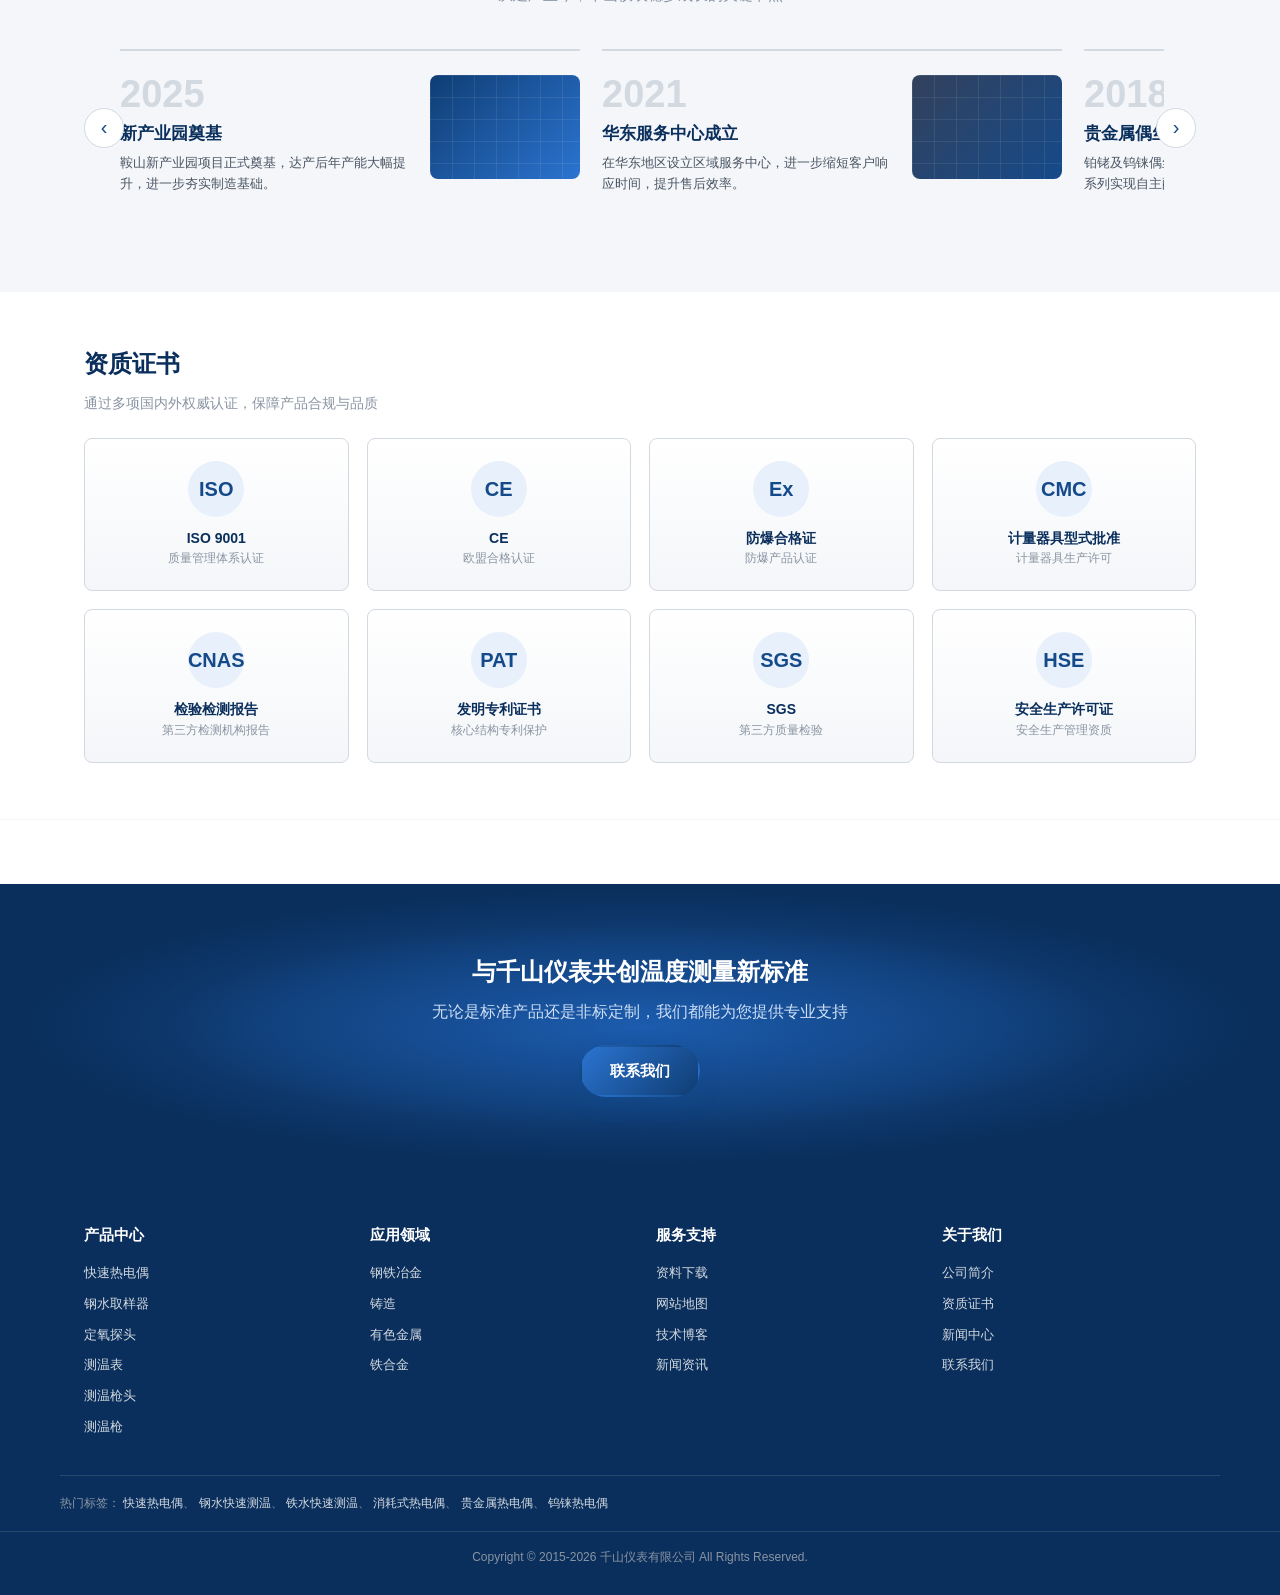
==== commit 8938e161: "Add a Selection Support section with engineer intro and contacts The "选型支持" service card is now a li" ====
--- a/about.html
+++ b/about.html
@@ -215,7 +215,7 @@
         <div class="simple-panel">
           <div class="container">
             <div class="icon-links">
-              <a href="service.html">
+              <a href="service.html#selection">
                 <span class="icon-links-icon"><svg viewBox="0 0 40 40"><path d="M8 14 h24 v14 h-16 l-6 6 v-6 h-2 z" fill="none" stroke-linejoin="round"/></svg></span>
                 <span class="zh">选型支持</span><span class="en">Selection Support</span>
               </a>
--- a/css/style.css
+++ b/css/style.css
@@ -123,11 +123,12 @@
 .mega-sub-head{display:block;padding:4px 0;font-size:13px;font-weight:600;color:var(--grey-700);}
 .mega-sub-head:hover{color:var(--blue-600);}
 .mega-sub-models{display:flex;flex-wrap:wrap;gap:6px;padding:2px 0 4px;}
-.mega-sub-models a{
-  display:inline-block;padding:2px 8px;border:1px solid var(--grey-300);border-radius:4px;
+.mega-sublist .mega-sub-models a{
+  display:inline-block;box-sizing:border-box;min-width:72px;text-align:center;
+  padding:3px 8px;border:1px solid var(--grey-300);border-radius:4px;
   font-size:12px;color:var(--grey-500);
 }
-.mega-sub-models a:hover{border-color:var(--blue-600);color:var(--blue-600);}
+.mega-sublist .mega-sub-models a:hover{border-color:var(--blue-600);color:var(--blue-600);}
 
 .mega-preview{padding:24px;}
 .mega-preview-item{display:none;}
@@ -361,8 +362,10 @@
 /* ===== Service icons row ===== */
 .service-icons{display:grid;grid-template-columns:repeat(3,1fr);gap:20px;margin-bottom:20px;}
 .service-icon-card{
-  text-align:center;padding:28px 16px;border:1px solid var(--grey-300);border-radius:var(--radius);
-}
+  display:block;text-align:center;padding:28px 16px;border:1px solid var(--grey-300);border-radius:var(--radius);
+}
+a.service-icon-card{transition:border-color .15s ease,box-shadow .15s ease;}
+a.service-icon-card:hover{border-color:var(--blue-600);box-shadow:var(--shadow);}
 .service-icon-card .icon-circle{
   width:52px;height:52px;margin:0 auto 14px;border-radius:50%;
   background:var(--blue-100);display:flex;align-items:center;justify-content:center;
@@ -370,6 +373,29 @@
 .service-icon-card .icon-circle svg{width:26px;height:26px;stroke:var(--blue-700);fill:none;stroke-width:3;}
 .service-icon-card h4{font-size:15px;color:var(--blue-900);margin-bottom:4px;}
 .service-icon-card p{font-size:13px;color:var(--grey-500);margin:0;}
+
+/* ===== Engineer / selection-support card ===== */
+.engineer-card{
+  display:grid;grid-template-columns:240px 1fr;gap:28px;align-items:start;margin-top:20px;
+  background:#fff;border:1px solid var(--grey-300);border-radius:var(--radius);padding:24px;
+}
+.engineer-photo{
+  border:1px dashed var(--grey-300);border-radius:6px;background:var(--grey-100);
+  min-height:260px;display:flex;align-items:center;justify-content:center;text-align:center;
+  font-size:12px;color:var(--grey-500);padding:10px;
+}
+.engineer-photo img{width:100%;height:auto;border-radius:6px;}
+.engineer-info h3{font-size:20px;color:var(--blue-900);margin-bottom:4px;}
+.engineer-title{font-size:13px;color:var(--blue-700);font-weight:600;margin:0 0 12px;}
+.engineer-info > p{font-size:14px;color:var(--grey-700);line-height:1.75;}
+.engineer-contact{margin:14px 0 18px;display:flex;flex-direction:column;gap:8px;}
+.engineer-contact li{display:flex;gap:12px;font-size:14px;align-items:baseline;}
+.engineer-contact .k{flex:0 0 84px;color:var(--grey-500);}
+.engineer-contact a{color:var(--blue-700);font-weight:600;word-break:break-word;}
+@media (max-width:768px){
+  .engineer-card{grid-template-columns:1fr;}
+  .engineer-photo{min-height:200px;}
+}
 
 /* ===== Service network band ===== */
 .network-grid{display:grid;grid-template-columns:repeat(4,1fr);gap:16px;margin-top:28px;}
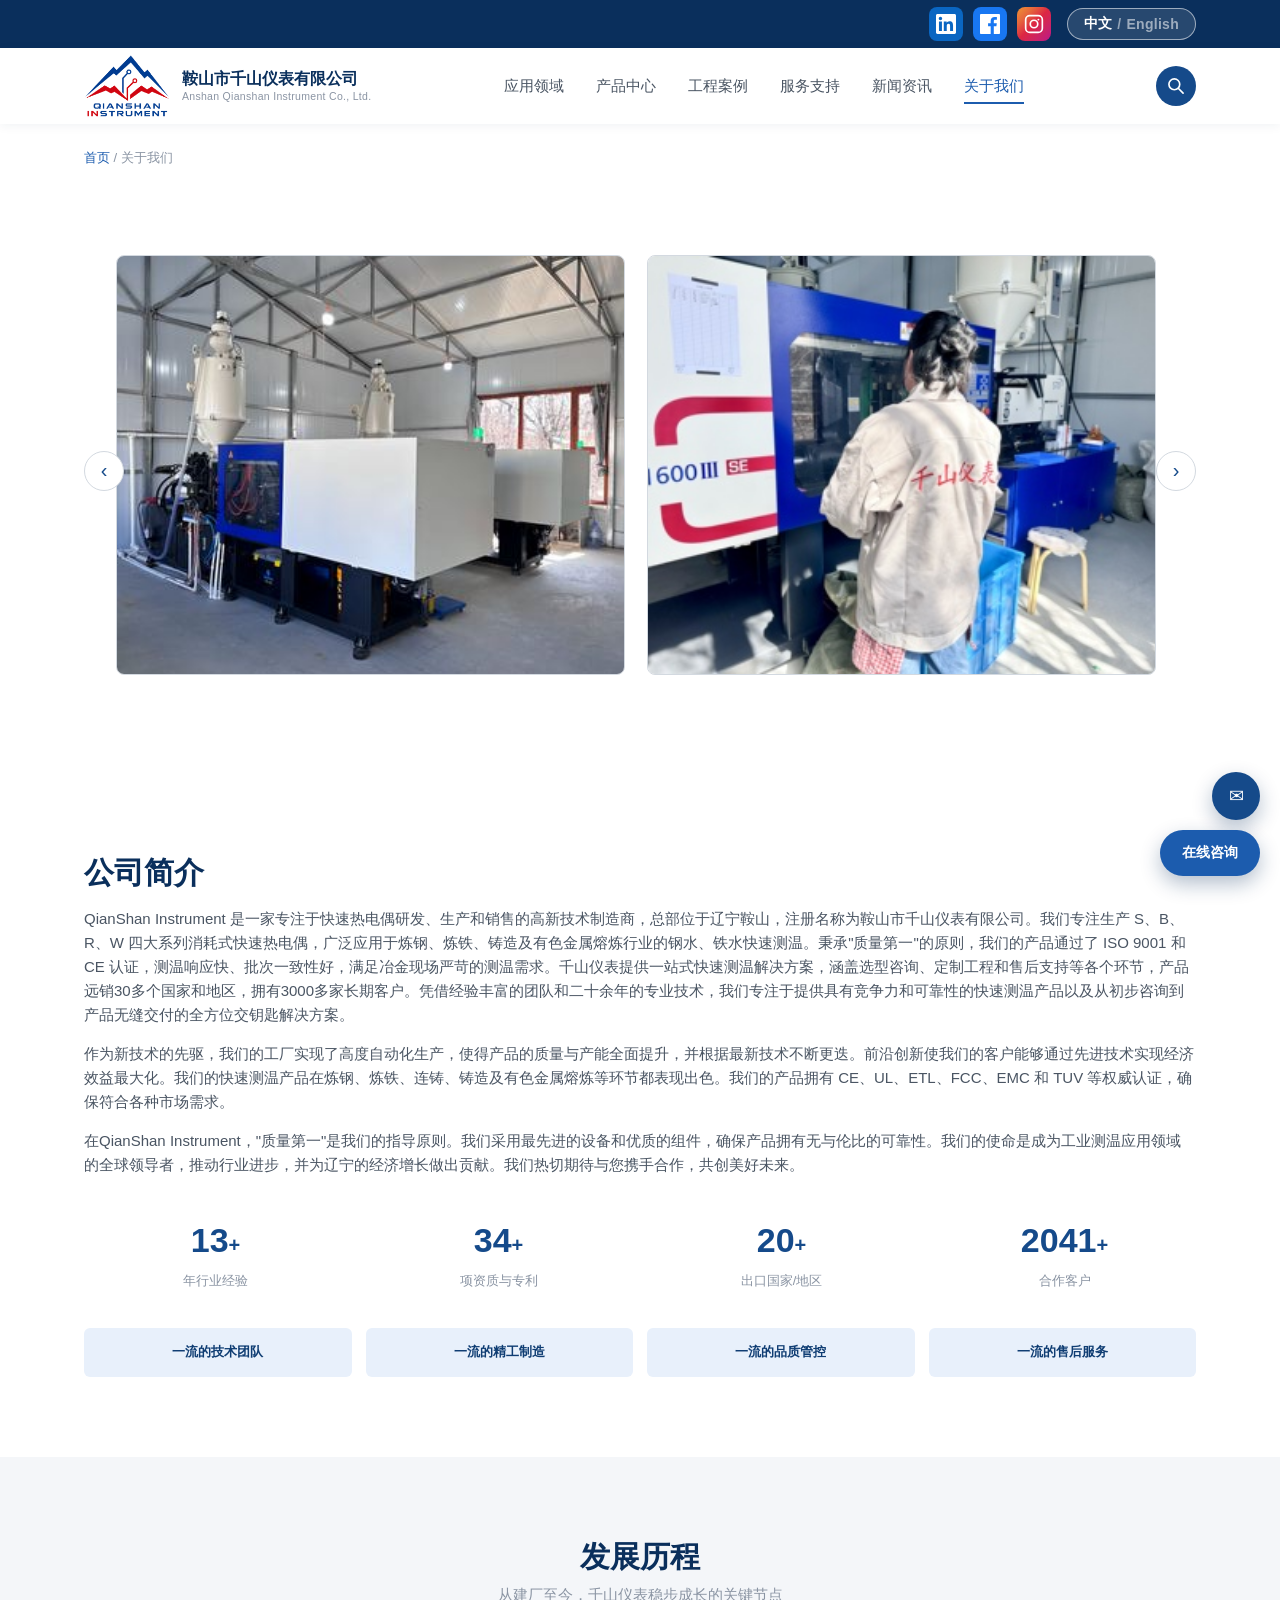
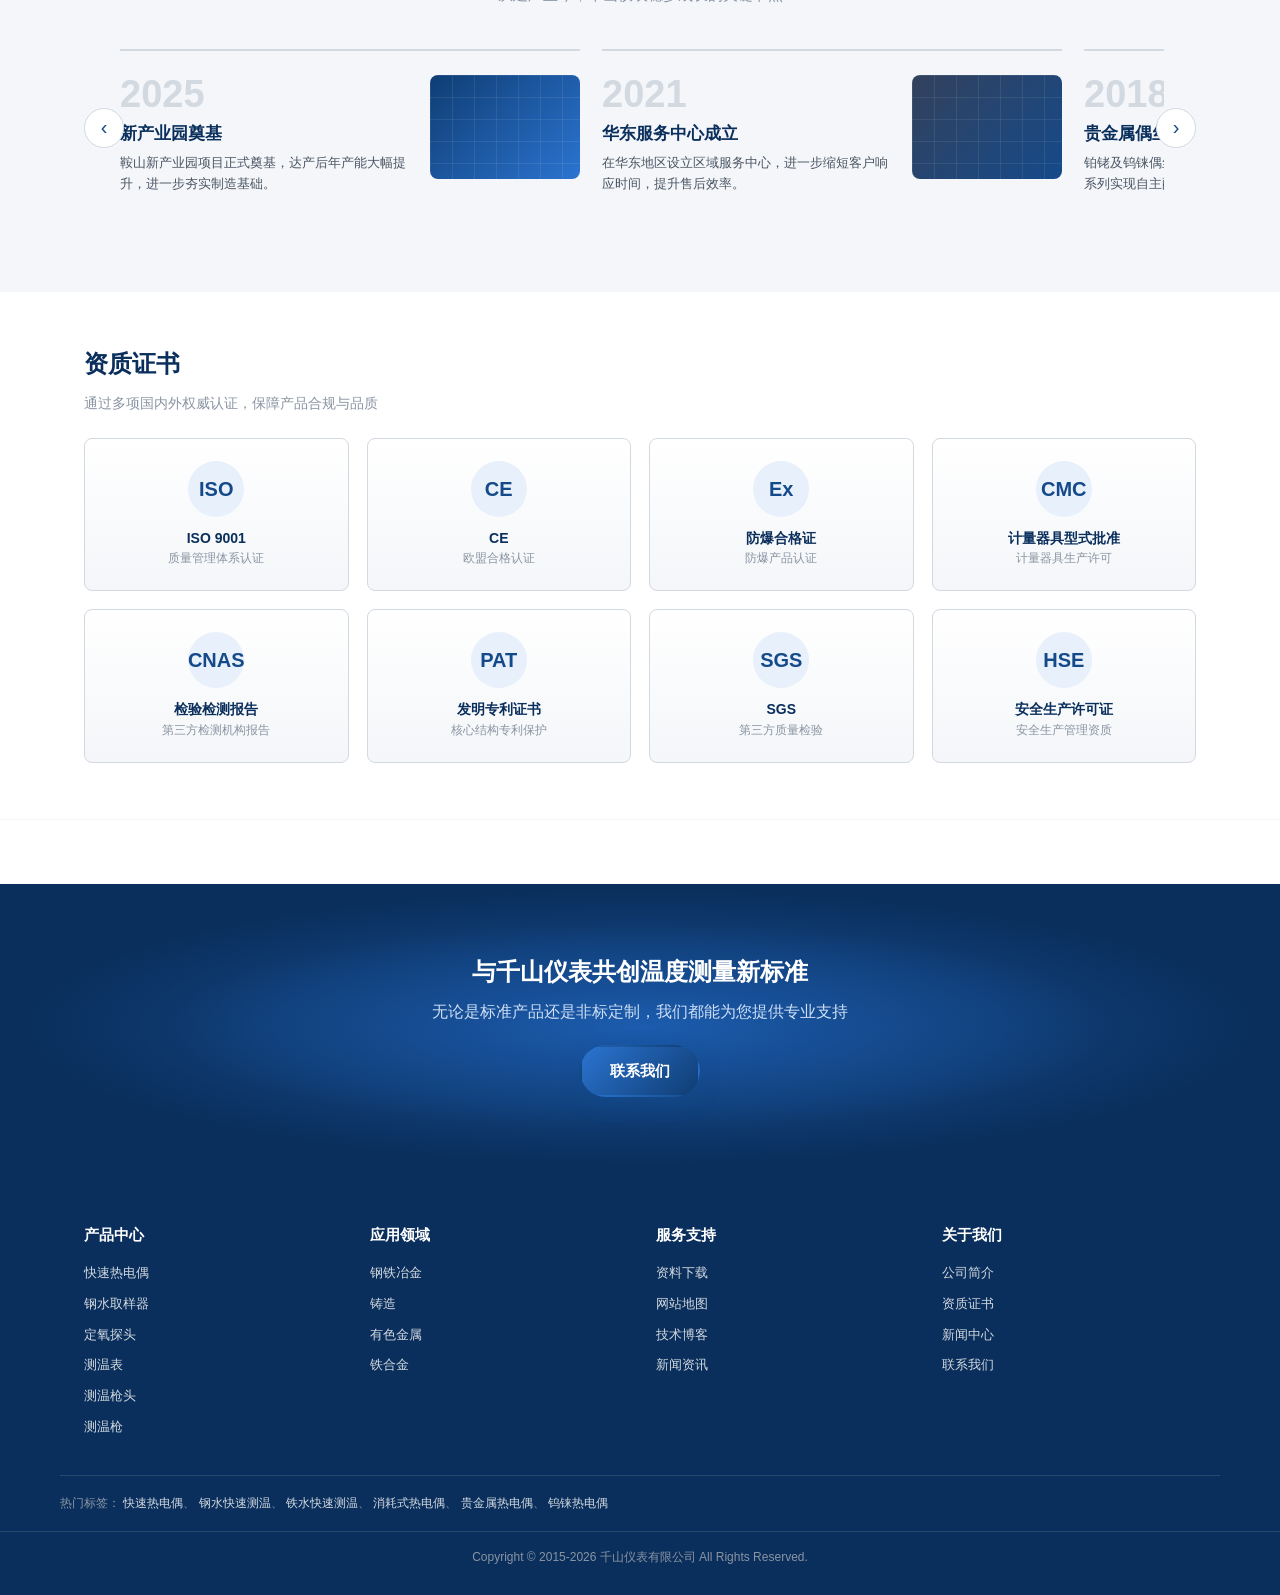
==== commit c1c44350: "Oxygen probe: high/low type variants; unify TC card subtitles - 定氧探头 section split into 高氧型定氧探头 / 低氧" ====
--- a/about.html
+++ b/about.html
@@ -144,8 +144,8 @@
               <li><a href="products.html#sampler"><span class="zh">双厚度取样器</span><span class="en">Dual-Thickness Sampler</span></a></li>
             </ul>
             <ul class="mega-sublist" data-panel="oxygen">
-              <li><a href="products.html#oxygen"><span class="zh">测温定氧探头</span><span class="en">Temperature-Oxygen (TSO) Probe</span></a></li>
-              <li><a href="products.html#oxygen"><span class="zh">定氧探头</span><span class="en">Oxygen Probe</span></a></li>
+              <li><a href="products.html#oxygen"><span class="zh">高氧型定氧探头</span><span class="en">High-Oxygen Type</span></a></li>
+              <li><a href="products.html#oxygen"><span class="zh">低氧型定氧探头</span><span class="en">Low-Oxygen Type</span></a></li>
             </ul>
             <ul class="mega-sublist" data-panel="indicator">
               <li><a href="products.html#indicator"><span class="zh">便携式测温表</span><span class="en">Portable Indicator</span></a></li>
--- a/css/style.css
+++ b/css/style.css
@@ -344,7 +344,22 @@
   min-height:150px;display:flex;align-items:center;justify-content:center;
   text-align:center;font-size:12px;color:var(--grey-500);padding:10px;
 }
-.model-figure img{width:100%;height:auto;border-radius:6px;}
+.model-figure img{width:100%;height:auto;border-radius:6px;cursor:zoom-in;}
+.model-figure img ~ span{display:none;}
+.model-figure:has(img){border-style:solid;border-color:var(--grey-300);background:#fff;padding:0;min-height:0;}
+
+/* ===== Image lightbox ===== */
+.lightbox{
+  display:none;position:fixed;inset:0;z-index:1000;padding:40px;
+  background:rgba(10,20,40,.9);align-items:center;justify-content:center;cursor:zoom-out;
+}
+.lightbox.is-open{display:flex;}
+.lightbox img{max-width:92vw;max-height:90vh;border-radius:6px;box-shadow:0 24px 70px rgba(0,0,0,.55);}
+.lightbox-close{
+  position:absolute;top:16px;right:22px;width:42px;height:42px;border:0;border-radius:50%;
+  background:rgba(255,255,255,.16);color:#fff;font-size:26px;line-height:1;cursor:pointer;
+}
+.lightbox-close:hover{background:rgba(255,255,255,.3);}
 .model-text p{margin:0;font-size:13.5px;color:var(--grey-700);line-height:1.7;}
 .model-spec{margin:0;font-size:13px;color:var(--grey-700);}
 .model-spec div{
@@ -385,6 +400,7 @@
   font-size:12px;color:var(--grey-500);padding:10px;
 }
 .engineer-photo img{width:100%;height:auto;border-radius:6px;}
+.engineer-photo img ~ span{display:none;}
 .engineer-info h3{font-size:20px;color:var(--blue-900);margin-bottom:4px;}
 .engineer-title{font-size:13px;color:var(--blue-700);font-weight:600;margin:0 0 12px;}
 .engineer-info > p{font-size:14px;color:var(--grey-700);line-height:1.75;}
